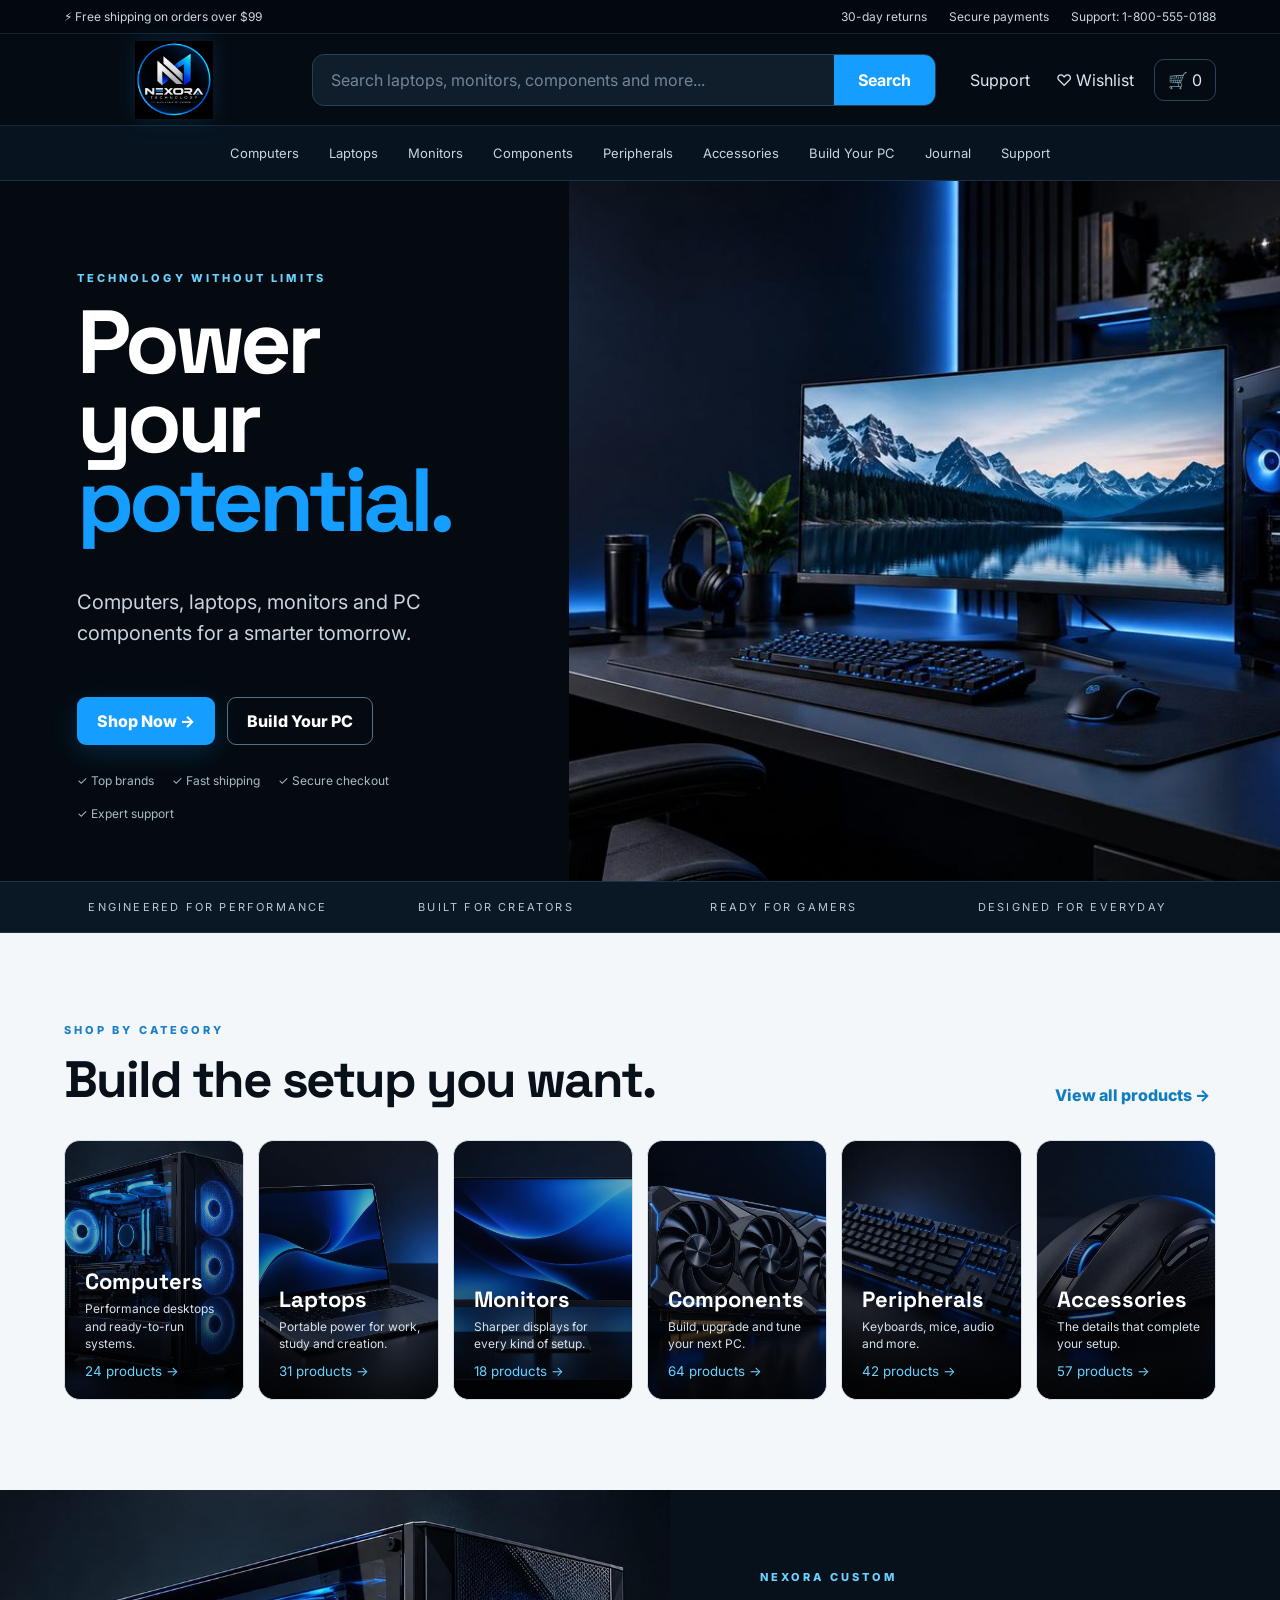
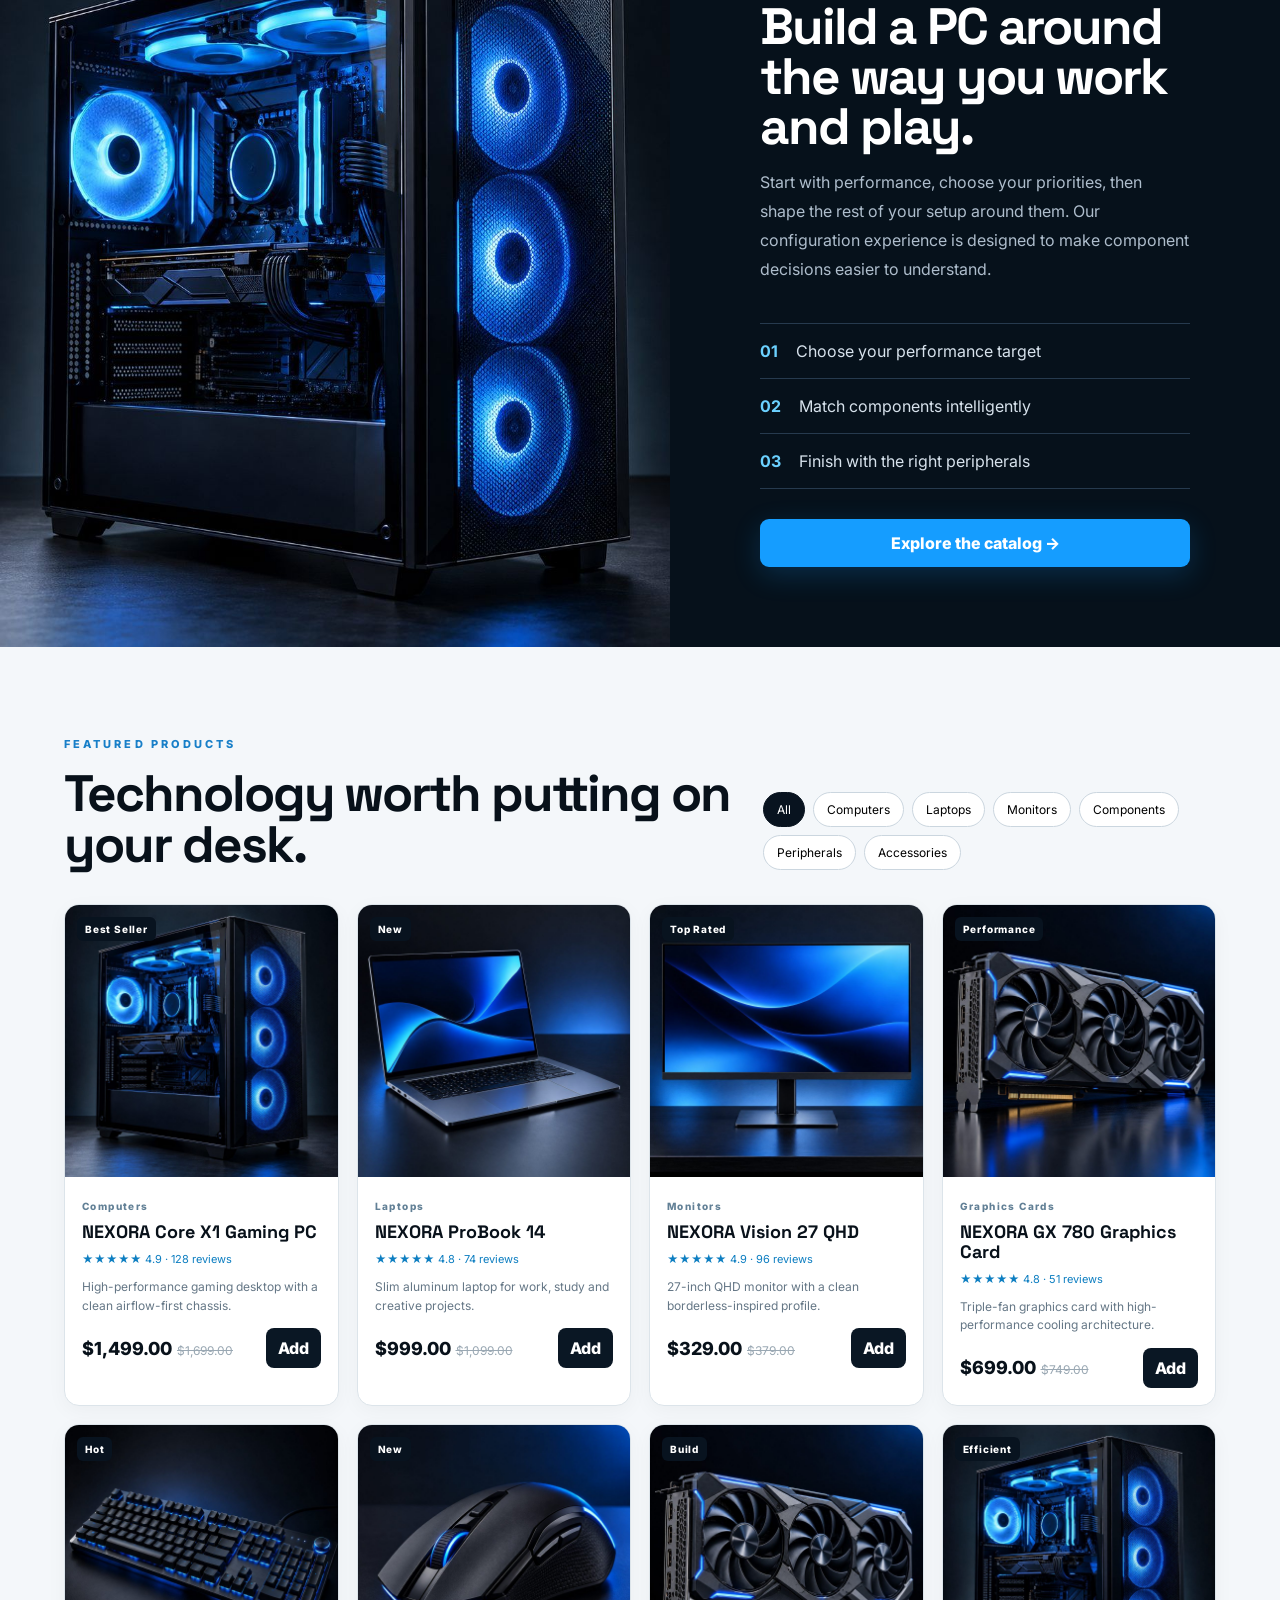
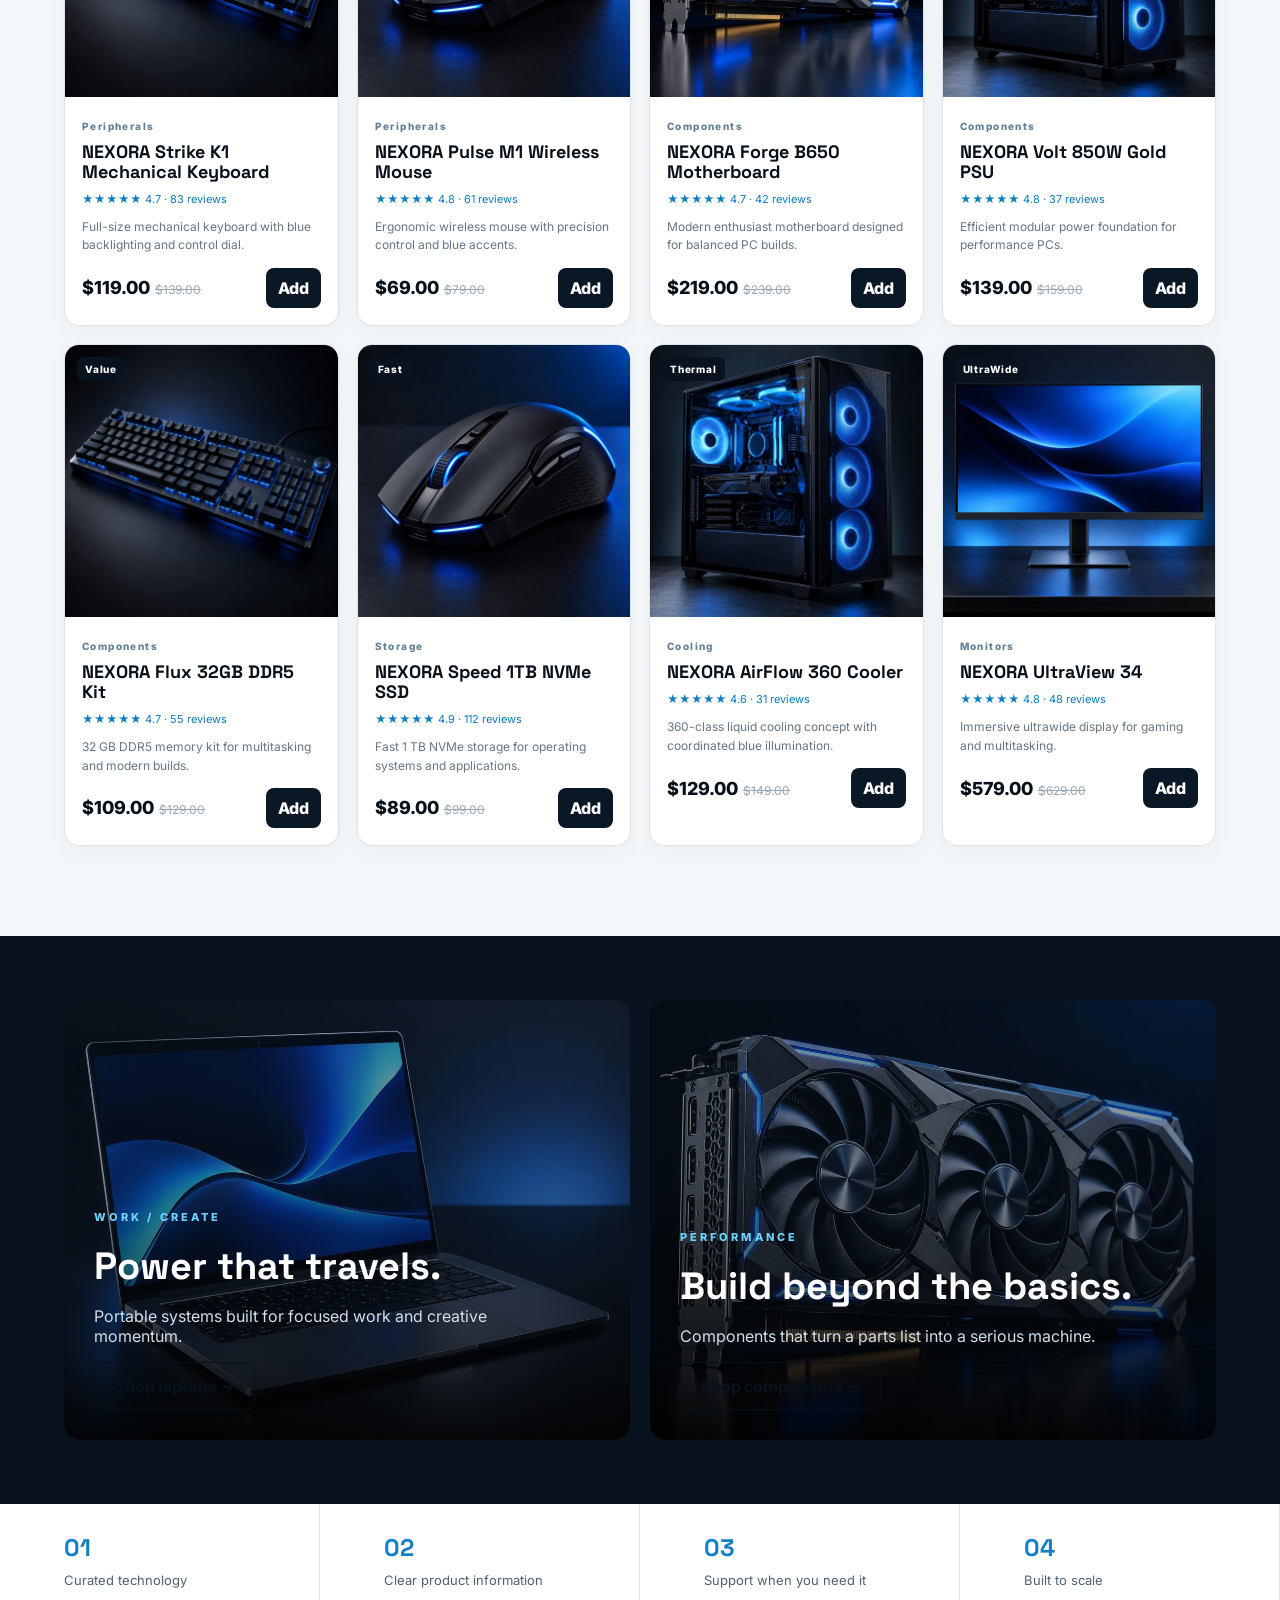
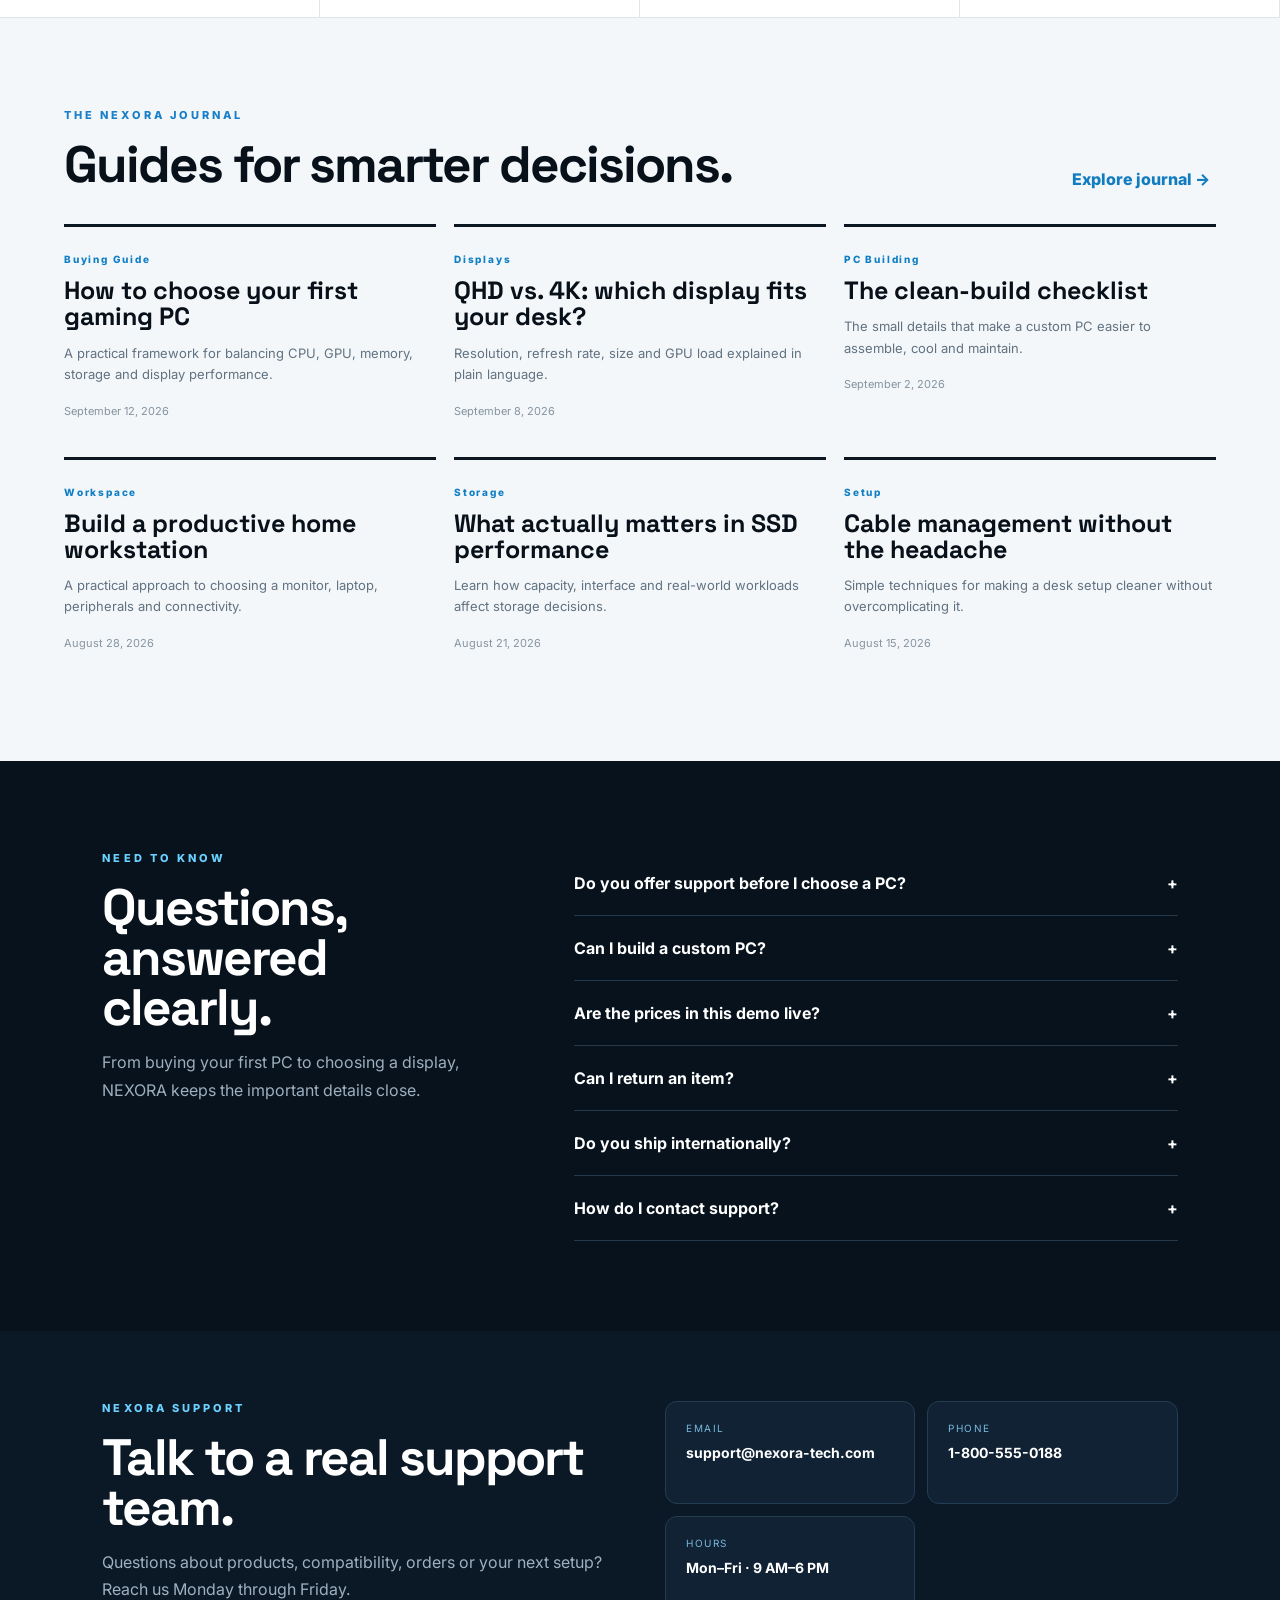
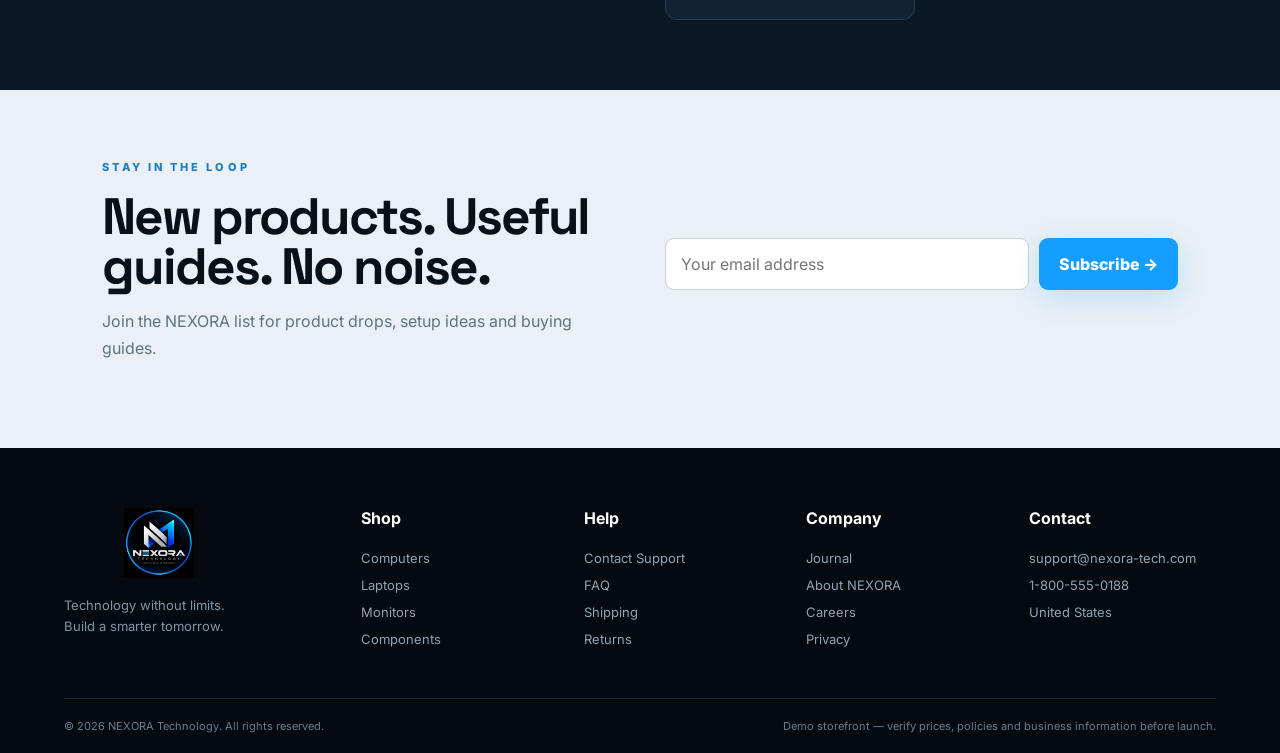
==== index.html @ 83f89097 "Add files via upload" ====
<!doctype html>
<html lang="en">
<head>
<meta charset="utf-8">
<meta name="viewport" content="width=device-width,initial-scale=1">
<meta name="description" content="NEXORA Technology — computers, laptops, monitors, PC components and premium technology essentials.">
<meta name="theme-color" content="#06111f">
<title>NEXORA Technology — Build a Smarter Tomorrow</title>
<link rel="icon" href="assets/brand/favicon.svg" type="image/svg+xml">
<link rel="preconnect" href="https://fonts.googleapis.com">
<link rel="preconnect" href="https://fonts.gstatic.com" crossorigin>
<link href="https://fonts.googleapis.com/css2?family=Inter:wght@400;500;600;700;800&family=Space+Grotesk:wght@500;600;700&display=swap" rel="stylesheet">
<link rel="stylesheet" href="styles.css">
</head>
<body>
<div class="topbar"><div>⚡ Free shipping on orders over $99</div><div class="toplinks"><span>30-day returns</span><span>Secure payments</span><span>Support: 1-800-555-0188</span></div></div>
<header class="header">
  <a class="brand" href="#top"><img src="assets/brand/logo.png" alt="NEXORA Technology"></a>
  <div class="searchWrap"><input id="search" type="search" placeholder="Search laptops, monitors, components and more..." aria-label="Search products"><button id="searchBtn">Search</button></div>
  <div class="headActions"><button data-scroll="#support">Support</button><button data-scroll="#wishlist">♡ Wishlist</button><button id="cartBtn" class="cartBtn">🛒 <span id="cartCount">0</span></button></div>
</header>
<nav class="nav"><div class="navInner">
  <button data-category="Computers">Computers</button><button data-category="Laptops">Laptops</button><button data-category="Monitors">Monitors</button><button data-category="Components">Components</button><button data-category="Peripherals">Peripherals</button><button data-category="Accessories">Accessories</button><button data-scroll="#build">Build Your PC</button><button data-scroll="#journal">Journal</button><button data-scroll="#support">Support</button>
</div></nav>
<main id="top">
<section class="hero">
  <div class="heroCopy"><p class="eyebrow">TECHNOLOGY WITHOUT LIMITS</p><h1>Power your<br><span>potential.</span></h1><p>Computers, laptops, monitors and PC components for a smarter tomorrow.</p><div class="heroBtns"><button class="primary" data-scroll="#products">Shop Now →</button><button class="ghost" data-scroll="#build">Build Your PC</button></div><div class="trust"><span>✓ Top brands</span><span>✓ Fast shipping</span><span>✓ Secure checkout</span><span>✓ Expert support</span></div></div>
  <div class="heroMedia"><img src="assets/categories/hero-gaming.jpg" alt="Premium NEXORA gaming workstation"></div>
</section>
<section class="ticker"><div>ENGINEERED FOR PERFORMANCE</div><div>BUILT FOR CREATORS</div><div>READY FOR GAMERS</div><div>DESIGNED FOR EVERYDAY</div></section>
<section class="section" id="categories"><div class="sectionHead"><div><p class="eyebrow dark">SHOP BY CATEGORY</p><h2>Build the setup you want.</h2></div><button class="textBtn" data-scroll="#products">View all products →</button></div><div id="categoryGrid" class="categoryGrid"></div></section>
<section class="featureSplit" id="build"><div class="featureImage"><img src="assets/products/gaming-pc.jpg" alt="NEXORA performance desktop"></div><div class="featureCopy"><p class="eyebrow">NEXORA CUSTOM</p><h2>Build a PC around the way you work and play.</h2><p>Start with performance, choose your priorities, then shape the rest of your setup around them. Our configuration experience is designed to make component decisions easier to understand.</p><div class="featureList"><div><b>01</b><span>Choose your performance target</span></div><div><b>02</b><span>Match components intelligently</span></div><div><b>03</b><span>Finish with the right peripherals</span></div></div><button class="primary" data-scroll="#products">Explore the catalog →</button></div></section>
<section class="section" id="products"><div class="sectionHead"><div><p class="eyebrow dark">FEATURED PRODUCTS</p><h2>Technology worth putting on your desk.</h2></div><div class="filters" id="filters"></div></div><div id="productGrid" class="productGrid"></div></section>
<section class="promoGrid"><article><img src="assets/products/laptop.jpg" alt="NEXORA laptop"><div><p class="eyebrow">WORK / CREATE</p><h3>Power that travels.</h3><p>Portable systems built for focused work and creative momentum.</p><button class="ghost darkBtn" data-category="Laptops">Shop laptops →</button></div></article><article><img src="assets/products/gpu.jpg" alt="NEXORA graphics card"><div><p class="eyebrow">PERFORMANCE</p><h3>Build beyond the basics.</h3><p>Components that turn a parts list into a serious machine.</p><button class="ghost darkBtn" data-category="Components">Shop components →</button></div></article></section>
<section class="metrics"><div><strong>01</strong><span>Curated technology</span></div><div><strong>02</strong><span>Clear product information</span></div><div><strong>03</strong><span>Support when you need it</span></div><div><strong>04</strong><span>Built to scale</span></div></section>
<section class="section journalSection" id="journal"><div class="sectionHead"><div><p class="eyebrow dark">THE NEXORA JOURNAL</p><h2>Guides for smarter decisions.</h2></div><button class="textBtn" data-scroll="#journalGrid">Explore journal →</button></div><div id="journalGrid" class="journalGrid"></div></section>
<section class="faqSection" id="faq"><div class="faqIntro"><p class="eyebrow">NEED TO KNOW</p><h2>Questions, answered clearly.</h2><p>From buying your first PC to choosing a display, NEXORA keeps the important details close.</p></div><div id="faqList" class="faqList"></div></section>
<section class="support" id="support"><div><p class="eyebrow">NEXORA SUPPORT</p><h2>Talk to a real support team.</h2><p>Questions about products, compatibility, orders or your next setup? Reach us Monday through Friday.</p></div><div class="supportCards"><a href="mailto:support@nexora-tech.com"><span>Email</span><b>support@nexora-tech.com</b></a><a href="tel:+18005550188"><span>Phone</span><b>1-800-555-0188</b></a><div><span>Hours</span><b>Mon–Fri · 9 AM–6 PM</b></div></div></section>
<section class="newsletter"><div><p class="eyebrow dark">STAY IN THE LOOP</p><h2>New products. Useful guides. No noise.</h2><p>Join the NEXORA list for product drops, setup ideas and buying guides.</p></div><form id="newsletterForm"><input type="email" required placeholder="Your email address" aria-label="Email address"><button class="primary">Subscribe →</button><small id="newsletterMsg"></small></form></section>
</main>
<footer><div class="footerMain"><div><img src="assets/brand/logo.png" alt="NEXORA Technology" class="footerLogo"><p>Technology without limits.<br>Build a smarter tomorrow.</p></div><div><h4>Shop</h4><a data-category="Computers">Computers</a><a data-category="Laptops">Laptops</a><a data-category="Monitors">Monitors</a><a data-category="Components">Components</a></div><div><h4>Help</h4><a data-scroll="#support">Contact Support</a><a data-scroll="#faq">FAQ</a><a>Shipping</a><a>Returns</a></div><div><h4>Company</h4><a data-scroll="#journal">Journal</a><a>About NEXORA</a><a>Careers</a><a>Privacy</a></div><div><h4>Contact</h4><a href="mailto:support@nexora-tech.com">support@nexora-tech.com</a><a href="tel:+18005550188">1-800-555-0188</a><span>United States</span></div></div><div class="footerBottom"><span>© 2026 NEXORA Technology. All rights reserved.</span><span>Demo storefront — verify prices, policies and business information before launch.</span></div></footer>
<div id="drawer" class="drawer"><div class="drawerPanel"><button class="close" id="closeCart">×</button><p class="eyebrow dark">YOUR BAG</p><h2>Ready when you are.</h2><div id="cartItems"></div><div class="cartSummary"><div><span>Subtotal</span><strong id="cartTotal">$0.00</strong></div><button id="checkout" class="primary">Prepare Order Request →</button><small>Checkout is a demo flow. No payment is collected.</small></div></div></div>
<div id="modal" class="modal"><div class="modalCard"><button class="close" id="closeModal">×</button><div id="modalContent"></div></div></div>
<div id="toast" class="toast"></div>
<script src="app.js"></script>
</body>
</html>
---- styles.css ----
:root{--bg:#050b12;--panel:#0a1420;--panel2:#0f1c2a;--line:#203246;--text:#f3f7fb;--muted:#91a3b5;--blue:#159dff;--blue2:#6bd1ff;--white:#fff;--light:#f4f7fa;--ink:#08111a;--green:#35d58b;--shadow:0 22px 60px rgba(0,0,0,.25)}*{box-sizing:border-box}html{scroll-behavior:smooth}body{margin:0;background:var(--light);color:var(--ink);font-family:Inter,system-ui,sans-serif}button,input{font:inherit}button{cursor:pointer}.topbar{height:34px;background:#03080e;color:#c9d5df;display:flex;justify-content:space-between;align-items:center;padding:0 5vw;font-size:12px;border-bottom:1px solid #132437}.toplinks{display:flex;gap:22px}.header{height:92px;background:#050b12;color:#fff;display:flex;align-items:center;gap:28px;padding:12px 5vw;position:sticky;top:0;z-index:20;border-bottom:1px solid #16283a}.brand img{width:220px;height:78px;object-fit:contain;display:block;filter:drop-shadow(0 0 10px rgba(21,157,255,.16))}.searchWrap{display:flex;flex:1;max-width:720px;background:#101d2a;border:1px solid #2b3f53;border-radius:12px;overflow:hidden}.searchWrap input{flex:1;background:transparent;border:0;outline:0;color:#fff;padding:15px 18px}.searchWrap input::placeholder{color:#72869a}.searchWrap button{background:var(--blue);border:0;color:#fff;padding:0 24px;font-weight:700}.headActions{display:flex;gap:14px;align-items:center}.headActions button{border:0;background:transparent;color:#dce7f0}.cartBtn{border:1px solid #2c4358!important;padding:10px 13px!important;border-radius:10px!important}.nav{background:#07131f;color:#e9f2f8;border-bottom:1px solid #183049;position:sticky;top:92px;z-index:19}.navInner{display:flex;gap:6px;align-items:center;justify-content:center;flex-wrap:wrap;padding:11px 5vw}.nav button{background:transparent;border:0;color:#c9d6e2;padding:8px 12px;border-radius:8px;font-size:13px}.nav button:hover{background:#102336;color:#fff}.hero{min-height:620px;background:#040a10;color:#fff;display:grid;grid-template-columns:1fr 1.25fr;overflow:hidden}.heroCopy{padding:90px 6vw 60px;display:flex;flex-direction:column;justify-content:center;position:relative;z-index:2}.eyebrow{font-size:11px;letter-spacing:.28em;font-weight:800;color:var(--blue2);margin:0 0 18px}.eyebrow.dark{color:#187fc8}.hero h1{font:700 clamp(56px,7vw,100px)/.88 "Space Grotesk",sans-serif;letter-spacing:-.055em;margin:0 0 28px}.hero h1 span{color:var(--blue)}.heroCopy>p:not(.eyebrow){max-width:560px;font-size:20px;line-height:1.55;color:#c8d4df}.heroBtns{display:flex;gap:12px;margin:28px 0}.primary,.ghost{border-radius:9px;padding:13px 19px;border:1px solid transparent;font-weight:800}.primary{background:var(--blue);color:#fff;box-shadow:0 8px 28px rgba(21,157,255,.2)}.ghost{background:transparent;color:#fff;border-color:#557089}.ghost.darkBtn{color:#08111a;border-color:#08111a}.trust{display:flex;flex-wrap:wrap;gap:18px;color:#a9bac9;font-size:12px}.heroMedia{min-height:620px;overflow:hidden}.heroMedia img{width:100%;height:100%;object-fit:cover;object-position:center}.ticker{background:#0a1724;color:#b9c9d7;display:grid;grid-template-columns:repeat(4,1fr);text-align:center;border-top:1px solid #1b3349;border-bottom:1px solid #1b3349;font-size:11px;letter-spacing:.2em;padding:18px 5vw}.section{padding:90px 5vw}.sectionHead{display:flex;justify-content:space-between;align-items:end;gap:30px;margin-bottom:34px}.section h2,.featureCopy h2,.faqIntro h2,.support h2,.newsletter h2{font:700 clamp(32px,4vw,58px)/.98 "Space Grotesk",sans-serif;letter-spacing:-.04em;margin:0}.textBtn{border:0;background:none;font-weight:800;color:#117cc0}.categoryGrid{display:grid;grid-template-columns:repeat(6,1fr);gap:14px}.categoryCard{position:relative;min-height:260px;border-radius:16px;overflow:hidden;background:#0b1520;color:#fff;border:1px solid #d8e0e7;cursor:pointer}.categoryCard img{width:100%;height:100%;object-fit:cover;opacity:.72;transition:.4s}.categoryCard:hover img{transform:scale(1.05);opacity:.9}.categoryCard:after{content:"";position:absolute;inset:35% 0 0;background:linear-gradient(transparent,rgba(0,0,0,.85))}.categoryCard .catText{position:absolute;bottom:20px;left:20px;right:14px;z-index:2}.catText h3{margin:0 0 5px;font:700 22px "Space Grotesk"}.catText p{margin:0;color:#d7e1ea;font-size:12px;line-height:1.45}.catText small{display:block;margin-top:10px;color:var(--blue2)}.featureSplit{display:grid;grid-template-columns:1.1fr 1fr;background:#06111b;color:#fff}.featureImage{min-height:600px}.featureImage img{width:100%;height:100%;object-fit:cover}.featureCopy{padding:80px 7vw;display:flex;flex-direction:column;justify-content:center}.featureCopy>p:not(.eyebrow){color:#aebdcc;line-height:1.8;max-width:560px;font-size:16px}.featureList{margin:24px 0 30px;border-top:1px solid #263a4e}.featureList div{display:flex;gap:18px;padding:17px 0;border-bottom:1px solid #263a4e;color:#d7e2ec}.featureList b{color:var(--blue2)}.filters{display:flex;gap:8px;flex-wrap:wrap}.filter{border:1px solid #cbd6df;background:#fff;padding:9px 13px;border-radius:999px;font-size:12px}.filter.active{background:#08131f;color:#fff;border-color:#08131f}.productGrid{display:grid;grid-template-columns:repeat(4,1fr);gap:18px}.product{background:#fff;border:1px solid #dce4ea;border-radius:15px;overflow:hidden;position:relative;transition:.25s;box-shadow:0 5px 20px rgba(8,17,26,.04)}.product:hover{transform:translateY(-5px);box-shadow:0 18px 45px rgba(8,17,26,.12)}.productMedia{aspect-ratio:1/1;background:#0a1420;position:relative;cursor:pointer;overflow:hidden}.productMedia img{width:100%;height:100%;object-fit:cover;transition:.35s}.product:hover .productMedia img{transform:scale(1.04)}.badge{position:absolute;top:12px;left:12px;background:#08131f;color:#fff;padding:6px 8px;border-radius:6px;font-size:10px;font-weight:800;letter-spacing:.08em}.productBody{padding:17px}.productBody .cat{font-size:10px;letter-spacing:.14em;color:#628096;font-weight:800}.productBody h3{font:700 18px/1.1 "Space Grotesk";margin:8px 0}.productBody p{color:#657786;font-size:12px;line-height:1.55;min-height:38px}.priceRow{display:flex;align-items:center;justify-content:space-between;gap:8px}.price{font-weight:800;font-size:18px}.old{color:#9aa8b3;text-decoration:line-through;font-size:12px;margin-left:5px}.add{background:#0a1724;color:#fff;border:0;border-radius:8px;padding:10px 12px;font-weight:800}.rating{font-size:11px;color:#0d7ec1;margin:10px 0}.promoGrid{display:grid;grid-template-columns:1fr 1fr;background:#08131f;padding:5vw;gap:20px}.promoGrid article{min-height:440px;position:relative;overflow:hidden;border-radius:16px;color:#fff;background:#0d1a27}.promoGrid img{position:absolute;inset:0;width:100%;height:100%;object-fit:cover;opacity:.55}.promoGrid article:after{content:"";position:absolute;inset:40% 0 0;background:linear-gradient(transparent,rgba(0,0,0,.9))}.promoGrid article>div{position:absolute;z-index:2;left:30px;right:30px;bottom:30px}.promoGrid h3{font:700 38px "Space Grotesk";margin:0 0 8px}.promoGrid p:not(.eyebrow){color:#d2dee8;max-width:460px}.metrics{display:grid;grid-template-columns:repeat(4,1fr);background:#fff;border-bottom:1px solid #dde5eb}.metrics div{padding:28px 5vw;border-right:1px solid #e0e7ec}.metrics strong{display:block;color:#137fc5;font:700 24px "Space Grotesk";margin-bottom:6px}.metrics span{font-size:13px;color:#506272}.journalGrid{display:grid;grid-template-columns:repeat(3,1fr);gap:18px}.journalCard{border-top:3px solid #0b1621;padding:20px 0}.journalCard .tag{color:#117fc5;font-size:10px;font-weight:800;letter-spacing:.18em}.journalCard h3{font:700 25px/1.05 "Space Grotesk";margin:10px 0}.journalCard p{color:#617280;line-height:1.65;font-size:13px}.journalCard time{font-size:11px;color:#8494a0}.faqSection{display:grid;grid-template-columns:.8fr 1.2fr;gap:70px;background:#07121d;color:#fff;padding:90px 8vw}.faqIntro p:not(.eyebrow){color:#9eafbe;line-height:1.7}.faqItem{border-bottom:1px solid #263a4c}.faqQ{width:100%;display:flex;justify-content:space-between;background:none;border:0;color:#fff;padding:22px 0;text-align:left;font-weight:700}.faqA{max-height:0;overflow:hidden;color:#9fb0bf;line-height:1.7;font-size:13px;transition:.3s}.faqItem.open .faqA{max-height:160px;padding:0 0 20px}.support{background:#0b1926;color:#fff;padding:70px 8vw;display:grid;grid-template-columns:1fr 1fr;gap:50px}.support>div>p:not(.eyebrow){color:#9fb0bf;line-height:1.7;max-width:560px}.supportCards{display:grid;grid-template-columns:1fr 1fr;gap:12px}.supportCards a,.supportCards div{background:#102233;border:1px solid #243d53;border-radius:12px;padding:20px;text-decoration:none;color:#fff}.supportCards span{display:block;color:#79b9df;font-size:10px;text-transform:uppercase;letter-spacing:.15em;margin-bottom:8px}.supportCards b{font-size:14px}.newsletter{padding:70px 8vw;display:grid;grid-template-columns:1fr 1fr;gap:50px;align-items:center;background:#eaf0f5}.newsletter p:not(.eyebrow){color:#607281;line-height:1.7}.newsletter form{display:flex;gap:10px;flex-wrap:wrap}.newsletter input{flex:1;min-width:200px;padding:15px;border:1px solid #c6d2dc;border-radius:9px}.newsletter small{width:100%;color:#137fc5}footer{background:#040a10;color:#b6c4cf;padding:60px 5vw 20px}.footerMain{display:grid;grid-template-columns:1.4fr repeat(4,1fr);gap:35px}.footerLogo{width:190px;height:70px;object-fit:contain}.footerMain p{color:#8295a6;font-size:13px;line-height:1.6}.footerMain h4{color:#fff;margin-top:0}.footerMain a,.footerMain span{display:block;color:#91a2b1;text-decoration:none;margin:11px 0;font-size:13px;cursor:pointer}.footerMain a:hover{color:#fff}.footerBottom{border-top:1px solid #182839;margin-top:40px;padding-top:20px;display:flex;justify-content:space-between;gap:20px;font-size:11px;color:#687d8f}.drawer,.modal{position:fixed;inset:0;background:rgba(0,0,0,.68);z-index:50;display:none}.drawer.open,.modal.open{display:block}.drawerPanel{margin-left:auto;width:min(480px,100%);height:100%;background:#f5f8fb;padding:36px;overflow:auto;position:relative}.close{position:absolute;top:18px;right:18px;border:0;background:transparent;font-size:30px}.cartItem{display:grid;grid-template-columns:80px 1fr auto;gap:12px;padding:14px 0;border-bottom:1px solid #d9e1e7}.cartItem img{width:80px;height:80px;object-fit:cover;border-radius:8px;background:#09131f}.cartItem h4{margin:0;font-size:13px}.cartItem p{margin:5px 0;color:#6a7b89;font-size:11px}.qty{display:flex;gap:5px;align-items:center}.qty button{border:1px solid #cbd7e0;background:#fff;width:25px;height:25px;border-radius:5px}.cartSummary{position:sticky;bottom:0;background:#f5f8fb;padding-top:20px}.cartSummary>div{display:flex;justify-content:space-between;margin-bottom:15px}.cartSummary small{display:block;color:#7b8c99;margin-top:10px;line-height:1.5}.modal{padding:30px}.modalCard{width:min(960px,100%);max-height:90vh;overflow:auto;background:#fff;margin:auto;border-radius:16px;position:relative}.modalContent{display:grid;grid-template-columns:1fr 1fr}.modalImg{width:100%;height:100%;min-height:500px;object-fit:cover;background:#09131f}.modalInfo{padding:45px}.modalInfo h2{font:700 40px/1 "Space Grotesk";margin:8px 0 14px}.modalInfo p{color:#657786;line-height:1.7}.specs{padding-left:18px;color:#566b7b;line-height:1.8}.toast{position:fixed;bottom:24px;right:24px;background:#08131f;color:#fff;padding:13px 17px;border-radius:9px;opacity:0;transform:translateY(15px);transition:.25s;z-index:70;box-shadow:var(--shadow)}.toast.show{opacity:1;transform:none}@media(max-width:1100px){.productGrid{grid-template-columns:repeat(3,1fr)}.categoryGrid{grid-template-columns:repeat(3,1fr)}.hero{grid-template-columns:1fr}.heroMedia{min-height:420px}.footerMain{grid-template-columns:repeat(3,1fr)}}@media(max-width:760px){.topbar{height:auto;padding:8px 16px;gap:10px;flex-direction:column}.toplinks{display:none}.header{height:auto;position:relative;padding:10px 16px;flex-wrap:wrap}.brand img{width:170px;height:65px}.searchWrap{order:3;flex-basis:100%;max-width:none}.headActions{margin-left:auto}.headActions button:not(.cartBtn){display:none}.nav{position:relative;top:0}.navInner{justify-content:flex-start;overflow:auto;flex-wrap:nowrap}.nav button{white-space:nowrap}.heroCopy{padding:65px 22px}.hero h1{font-size:56px}.heroMedia{min-height:320px}.ticker{grid-template-columns:1fr 1fr;gap:12px}.section{padding:65px 22px}.sectionHead{align-items:flex-start;flex-direction:column}.categoryGrid,.productGrid,.journalGrid,.metrics{grid-template-columns:1fr 1fr}.featureSplit,.promoGrid,.faqSection,.support,.newsletter{grid-template-columns:1fr}.featureCopy{padding:60px 22px}.promoGrid{padding:22px}.supportCards{grid-template-columns:1fr}.footerMain{grid-template-columns:1fr 1fr}.footerBottom{flex-direction:column}.modal{padding:10px}.modalContent{grid-template-columns:1fr}.modalImg{min-height:300px}.modalInfo{padding:30px}.modalInfo h2{font-size:32px}}@media(max-width:480px){.categoryGrid,.productGrid,.journalGrid,.metrics,.footerMain{grid-template-columns:1fr}.productBody p{min-height:auto}.heroBtns{flex-direction:column}.heroBtns button{width:100%}}
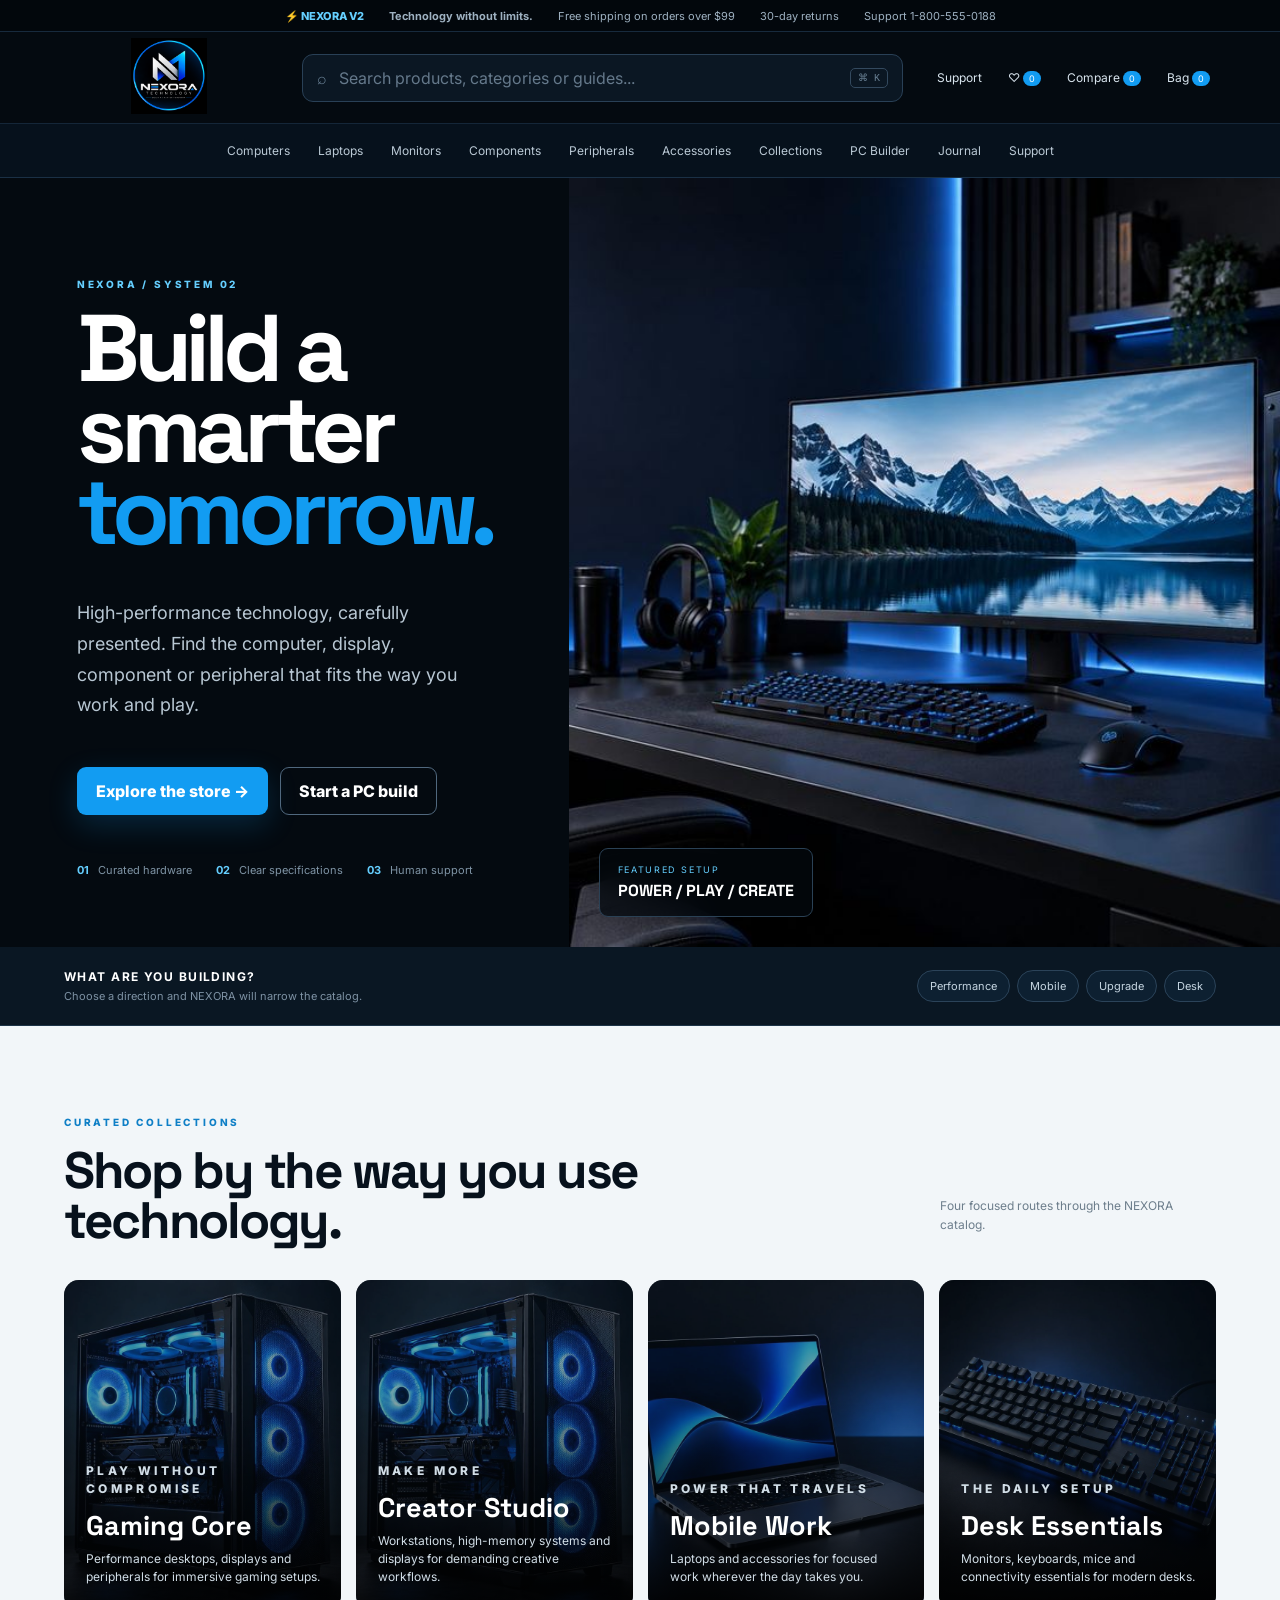
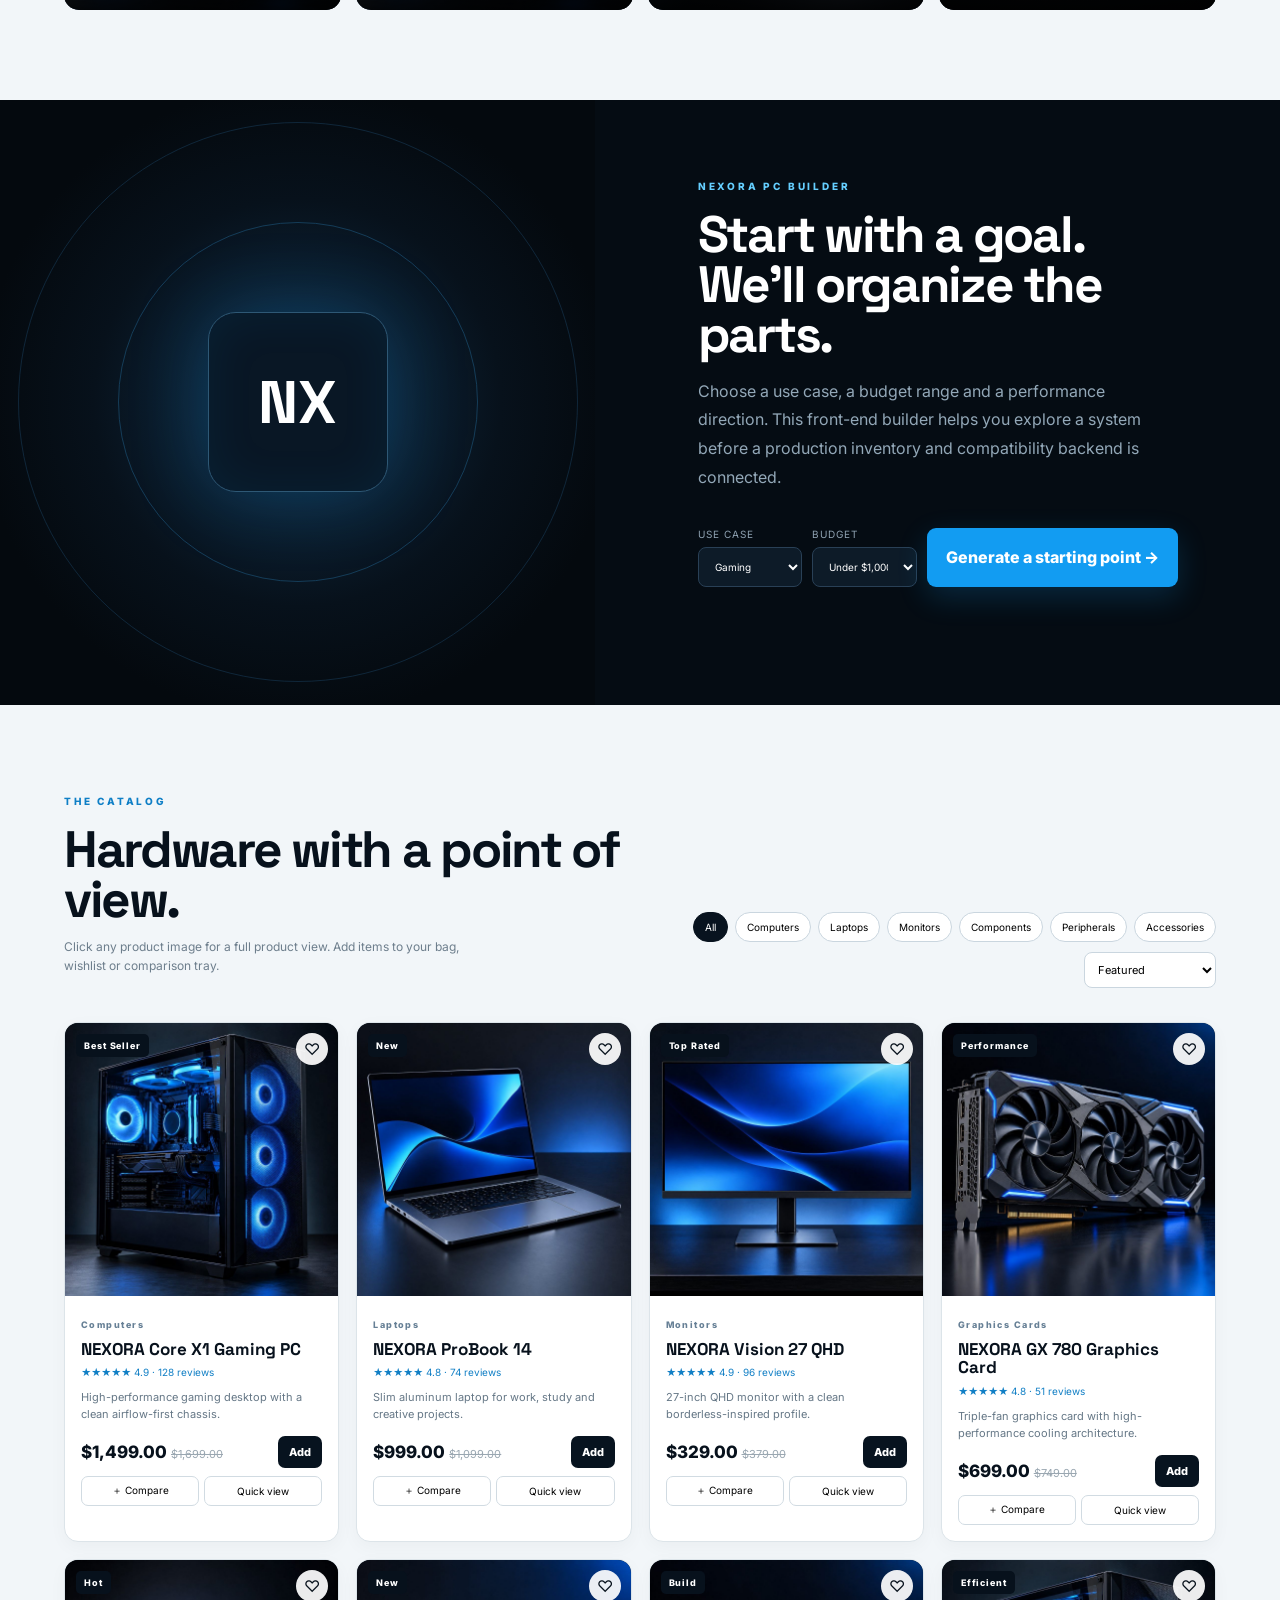
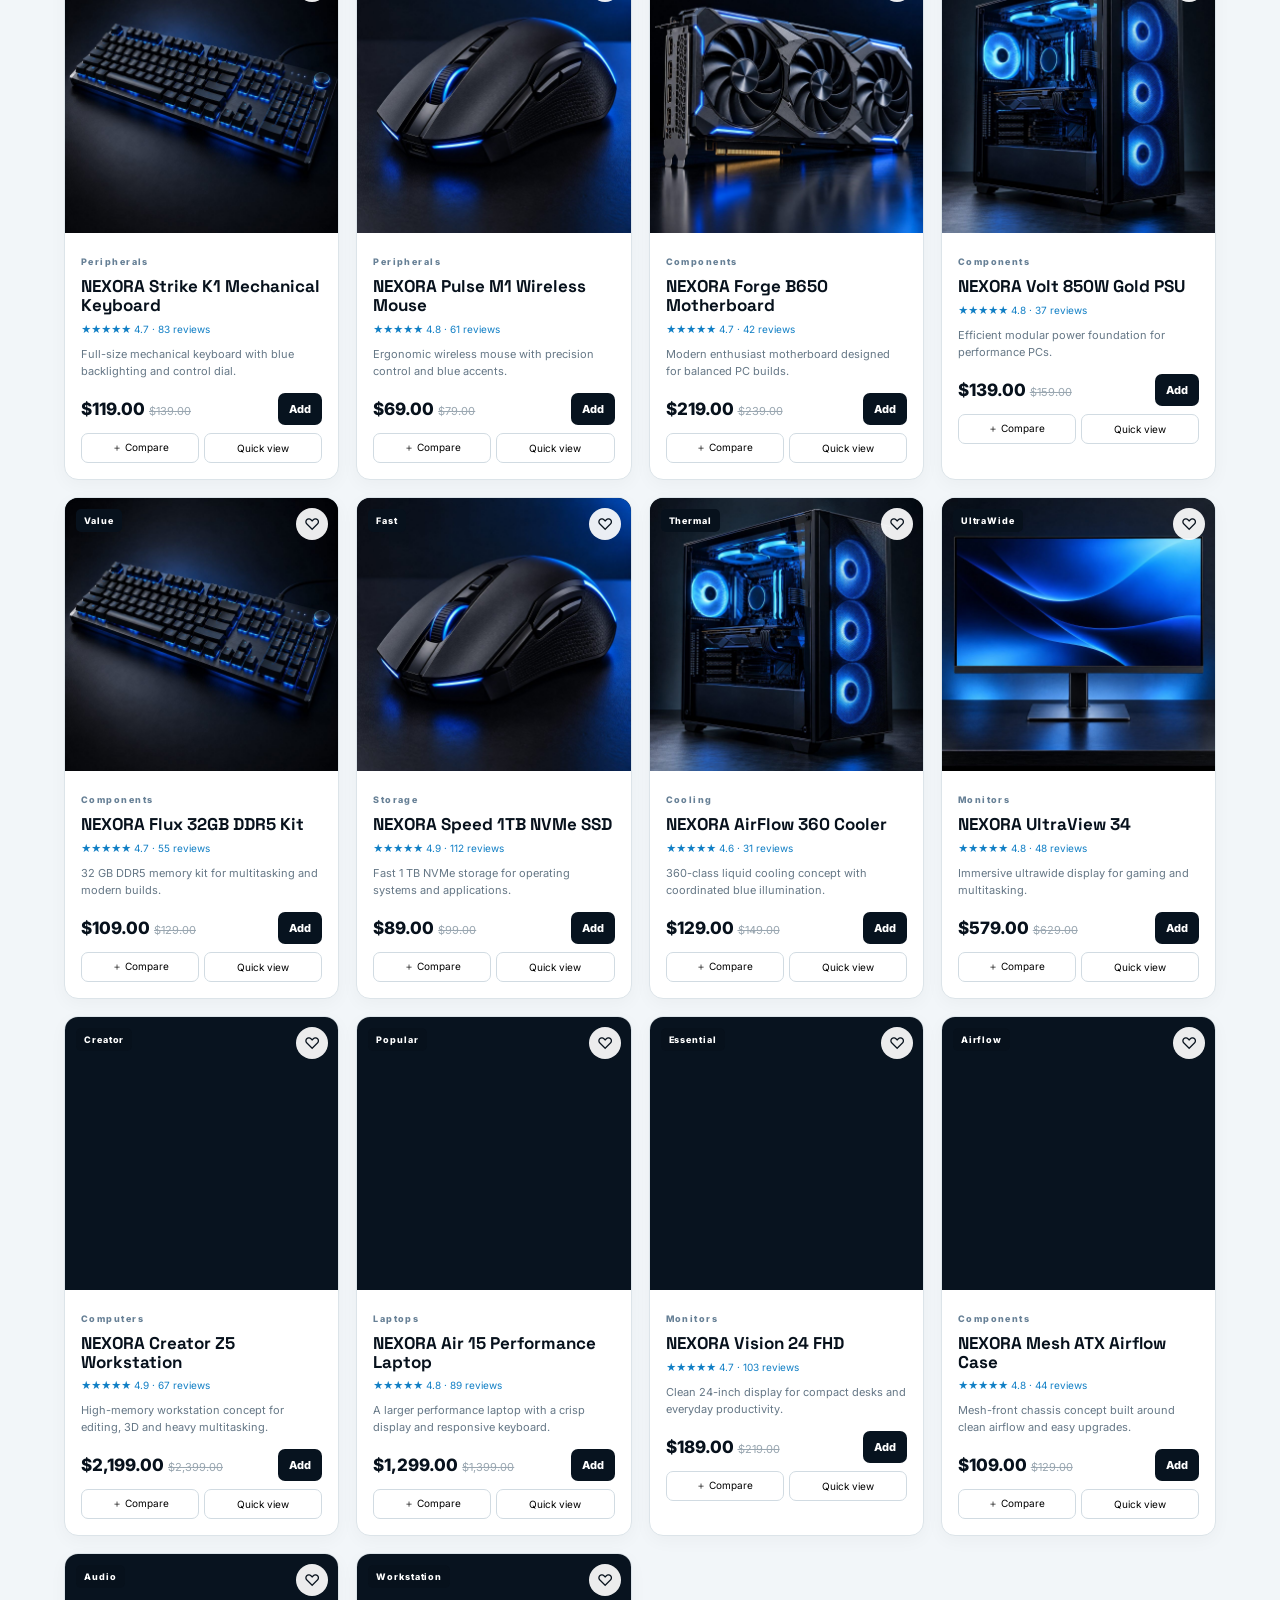
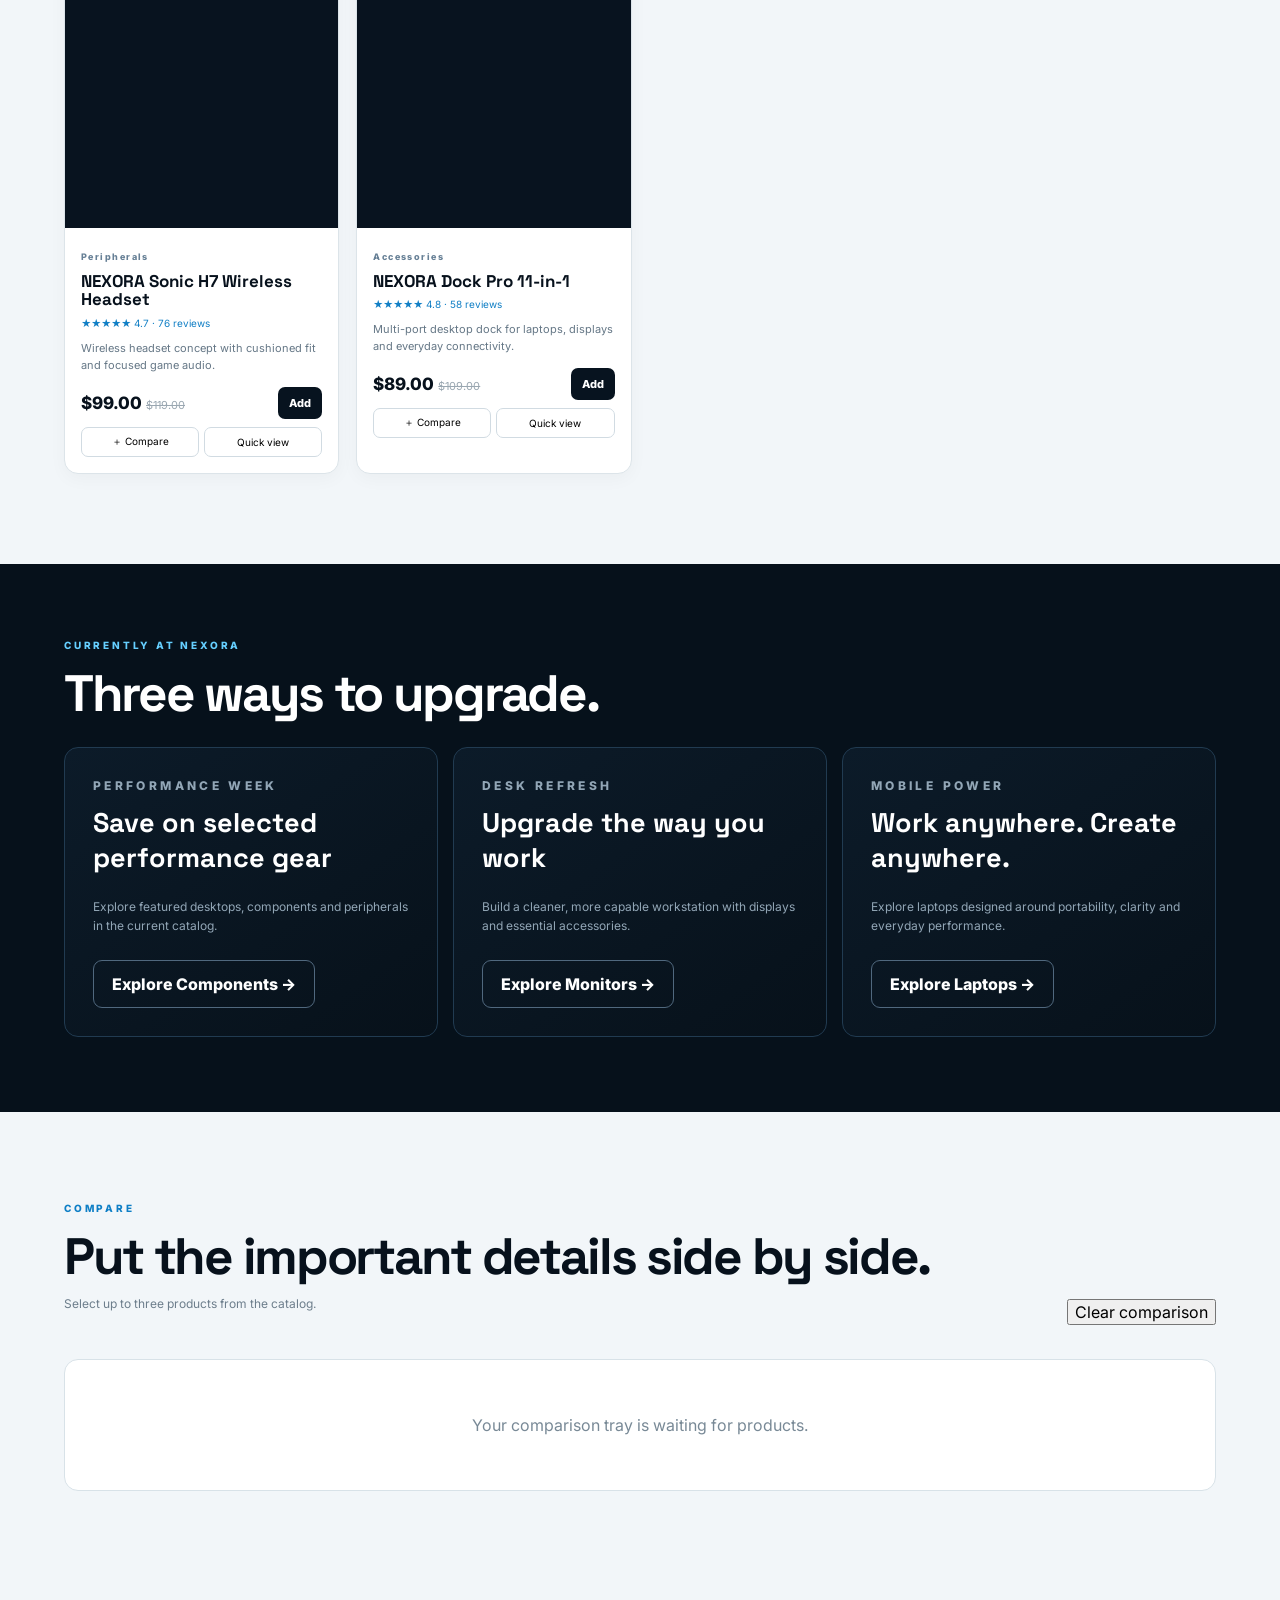
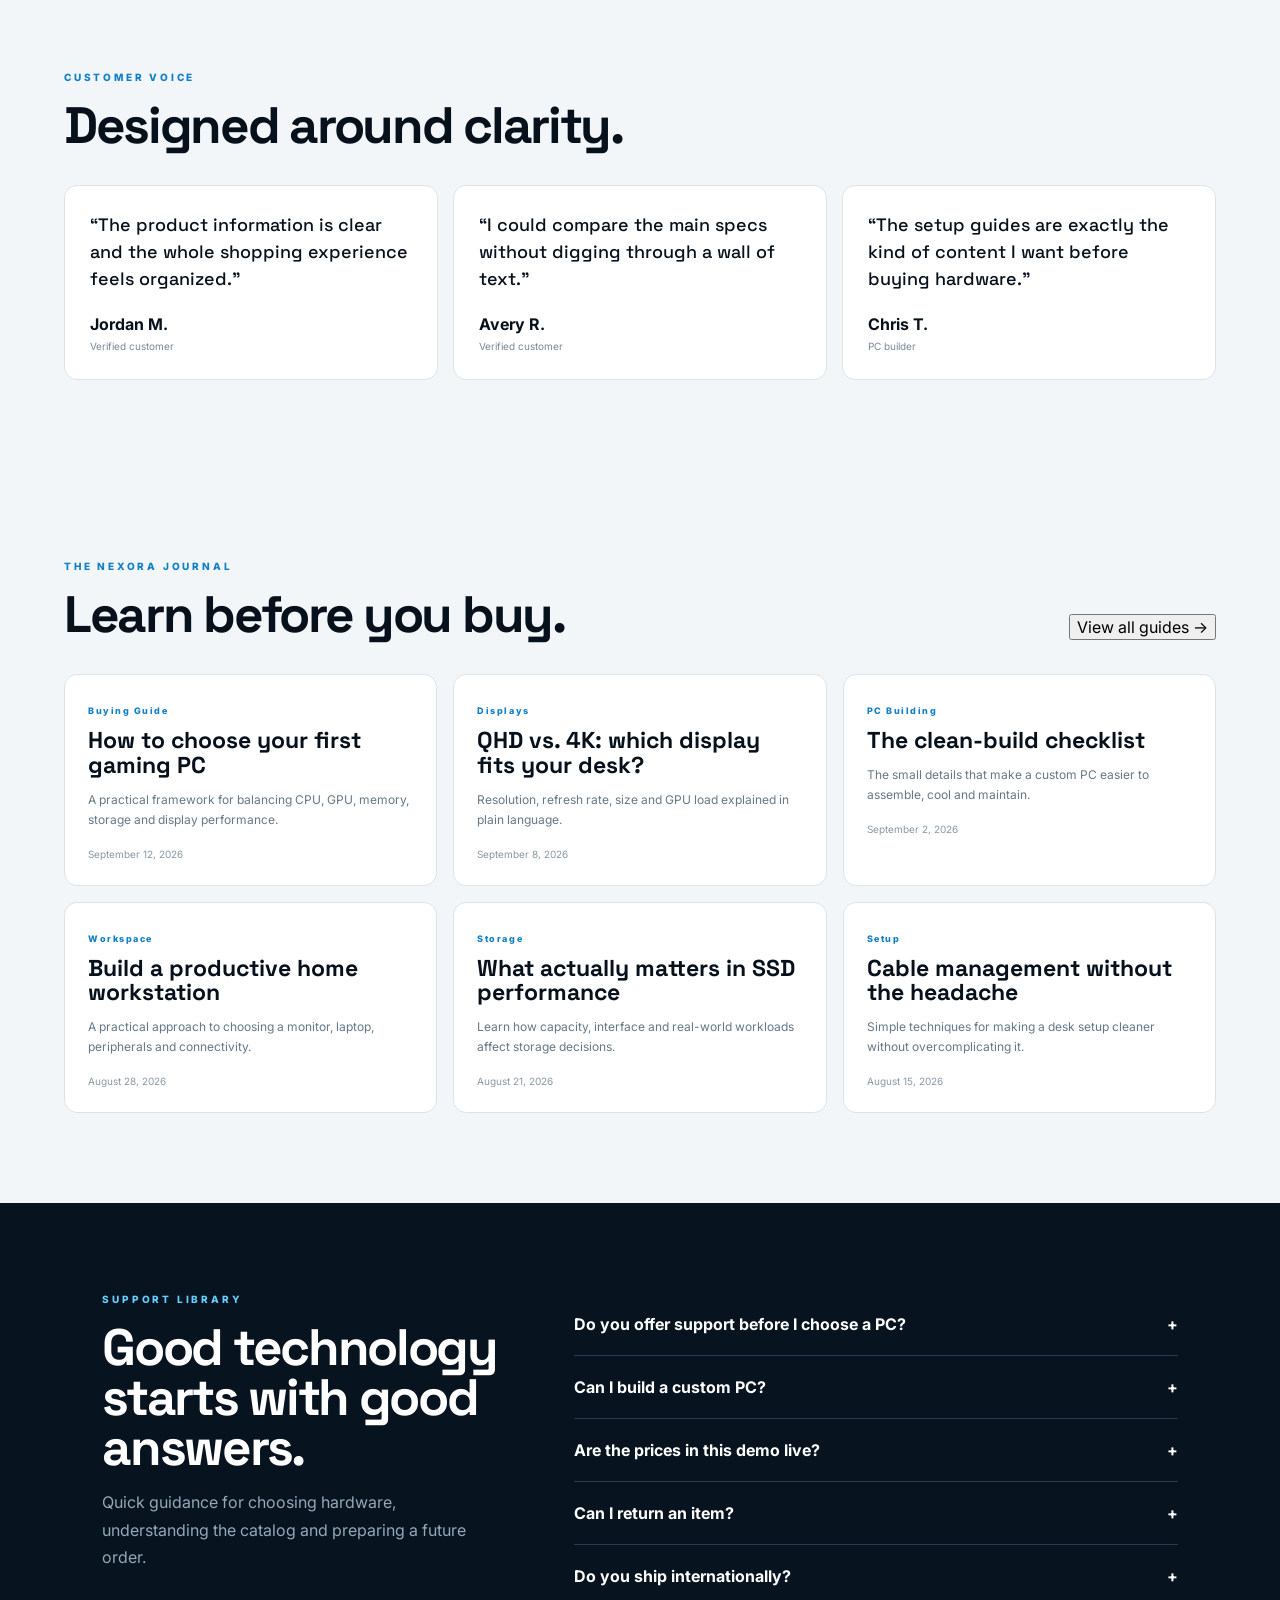
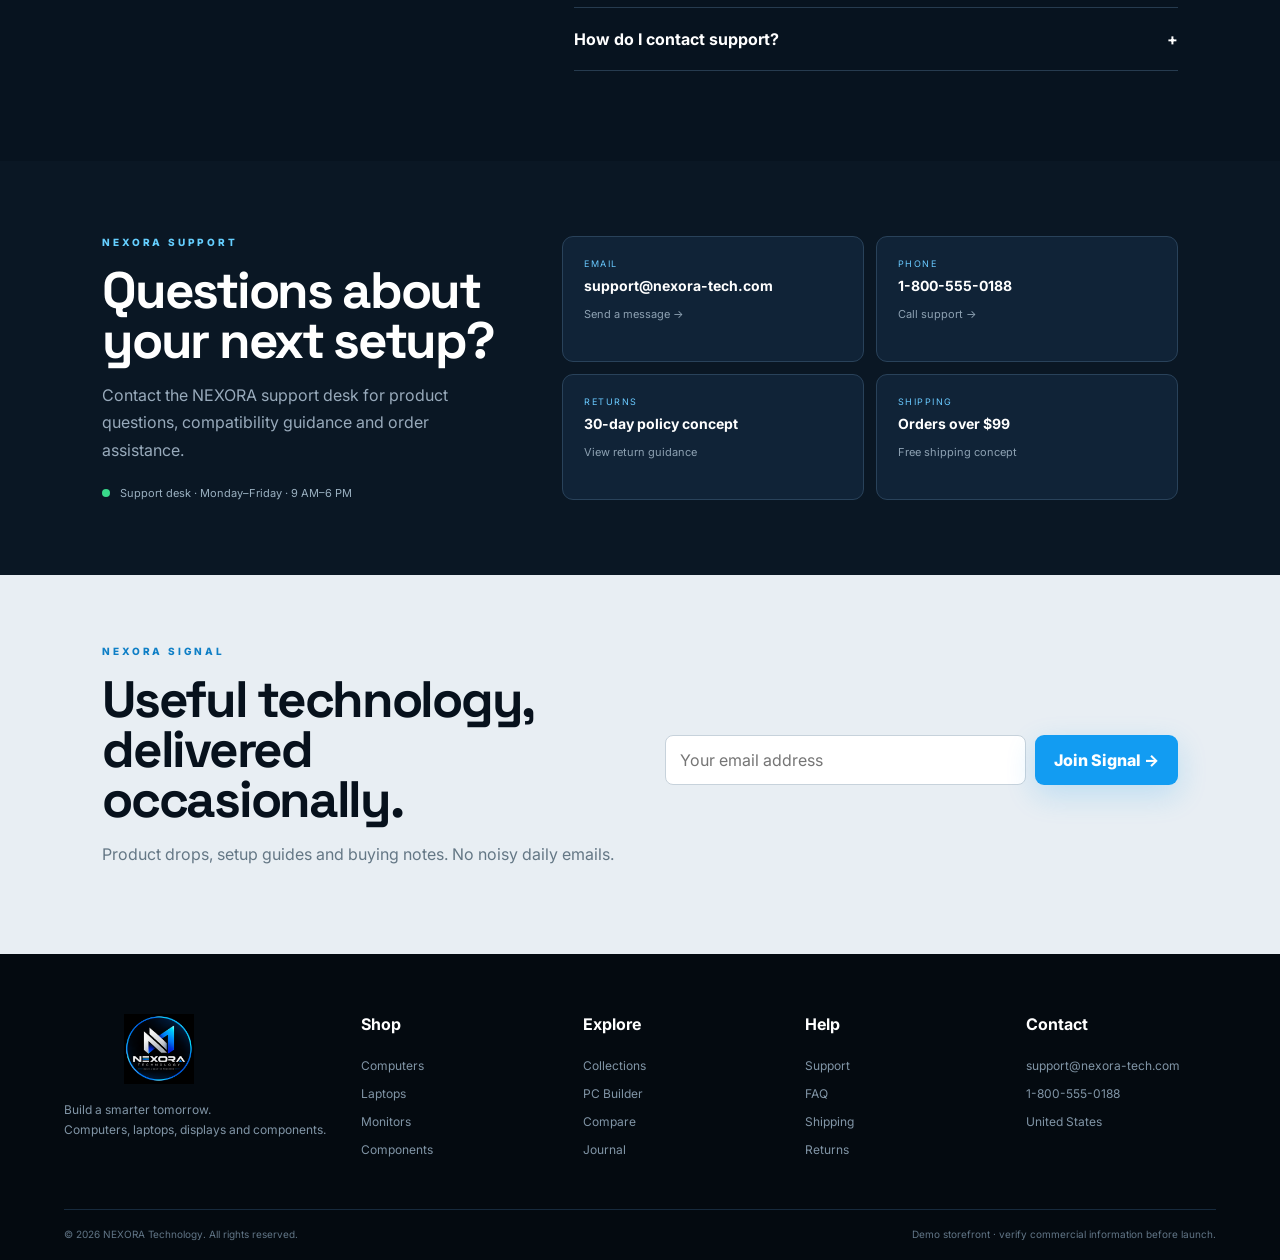
==== commit 9e7f45fe: "Add files via upload" ====
--- a/index.html
+++ b/index.html
@@ -1,47 +1,60 @@
 <!doctype html>
 <html lang="en">
 <head>
-<meta charset="utf-8">
-<meta name="viewport" content="width=device-width,initial-scale=1">
-<meta name="description" content="NEXORA Technology — computers, laptops, monitors, PC components and premium technology essentials.">
-<meta name="theme-color" content="#06111f">
+<meta charset="utf-8"><meta name="viewport" content="width=device-width,initial-scale=1">
+<meta name="description" content="NEXORA Technology — premium computers, laptops, monitors, PC components and peripherals.">
+<meta name="theme-color" content="#050b12">
 <title>NEXORA Technology — Build a Smarter Tomorrow</title>
 <link rel="icon" href="assets/brand/favicon.svg" type="image/svg+xml">
-<link rel="preconnect" href="https://fonts.googleapis.com">
-<link rel="preconnect" href="https://fonts.gstatic.com" crossorigin>
+<link rel="preconnect" href="https://fonts.googleapis.com"><link rel="preconnect" href="https://fonts.gstatic.com" crossorigin>
 <link href="https://fonts.googleapis.com/css2?family=Inter:wght@400;500;600;700;800&family=Space+Grotesk:wght@500;600;700&display=swap" rel="stylesheet">
 <link rel="stylesheet" href="styles.css">
 </head>
 <body>
-<div class="topbar"><div>⚡ Free shipping on orders over $99</div><div class="toplinks"><span>30-day returns</span><span>Secure payments</span><span>Support: 1-800-555-0188</span></div></div>
+<div class="announcement"><span>⚡ NEXORA V2</span><b>Technology without limits.</b><span>Free shipping on orders over $99</span><span>30-day returns</span><span>Support 1-800-555-0188</span></div>
 <header class="header">
   <a class="brand" href="#top"><img src="assets/brand/logo.png" alt="NEXORA Technology"></a>
-  <div class="searchWrap"><input id="search" type="search" placeholder="Search laptops, monitors, components and more..." aria-label="Search products"><button id="searchBtn">Search</button></div>
-  <div class="headActions"><button data-scroll="#support">Support</button><button data-scroll="#wishlist">♡ Wishlist</button><button id="cartBtn" class="cartBtn">🛒 <span id="cartCount">0</span></button></div>
+  <div class="search"><span>⌕</span><input id="search" type="search" placeholder="Search products, categories or guides..." aria-label="Search NEXORA"><kbd>⌘ K</kbd></div>
+  <nav class="quick"><button data-scroll="#support">Support</button><button id="wishBtn">♡ <span id="wishCount">0</span></button><button id="compareBtn">Compare <span id="compareCount">0</span></button><button id="cartBtn">Bag <span id="cartCount">0</span></button></nav>
 </header>
 <nav class="nav"><div class="navInner">
-  <button data-category="Computers">Computers</button><button data-category="Laptops">Laptops</button><button data-category="Monitors">Monitors</button><button data-category="Components">Components</button><button data-category="Peripherals">Peripherals</button><button data-category="Accessories">Accessories</button><button data-scroll="#build">Build Your PC</button><button data-scroll="#journal">Journal</button><button data-scroll="#support">Support</button>
+<button data-category="Computers">Computers</button><button data-category="Laptops">Laptops</button><button data-category="Monitors">Monitors</button><button data-category="Components">Components</button><button data-category="Peripherals">Peripherals</button><button data-category="Accessories">Accessories</button><button data-scroll="#collections">Collections</button><button data-scroll="#build">PC Builder</button><button data-scroll="#journal">Journal</button><button data-scroll="#support">Support</button>
 </div></nav>
+
 <main id="top">
-<section class="hero">
-  <div class="heroCopy"><p class="eyebrow">TECHNOLOGY WITHOUT LIMITS</p><h1>Power your<br><span>potential.</span></h1><p>Computers, laptops, monitors and PC components for a smarter tomorrow.</p><div class="heroBtns"><button class="primary" data-scroll="#products">Shop Now →</button><button class="ghost" data-scroll="#build">Build Your PC</button></div><div class="trust"><span>✓ Top brands</span><span>✓ Fast shipping</span><span>✓ Secure checkout</span><span>✓ Expert support</span></div></div>
-  <div class="heroMedia"><img src="assets/categories/hero-gaming.jpg" alt="Premium NEXORA gaming workstation"></div>
+<section class="heroV2">
+  <div class="heroText"><div class="eyebrow">NEXORA / SYSTEM 02</div><h1>Build a smarter<br><span>tomorrow.</span></h1><p>High-performance technology, carefully presented. Find the computer, display, component or peripheral that fits the way you work and play.</p><div class="actions"><button class="primary" data-scroll="#products">Explore the store →</button><button class="outline" data-scroll="#build">Start a PC build</button></div><div class="heroMeta"><span><b>01</b> Curated hardware</span><span><b>02</b> Clear specifications</span><span><b>03</b> Human support</span></div></div>
+  <div class="heroVisual"><img src="assets/categories/hero-gaming.jpg" alt="NEXORA premium technology setup"><div class="heroOverlay"><span>FEATURED SETUP</span><strong>POWER / PLAY / CREATE</strong></div></div>
 </section>
-<section class="ticker"><div>ENGINEERED FOR PERFORMANCE</div><div>BUILT FOR CREATORS</div><div>READY FOR GAMERS</div><div>DESIGNED FOR EVERYDAY</div></section>
-<section class="section" id="categories"><div class="sectionHead"><div><p class="eyebrow dark">SHOP BY CATEGORY</p><h2>Build the setup you want.</h2></div><button class="textBtn" data-scroll="#products">View all products →</button></div><div id="categoryGrid" class="categoryGrid"></div></section>
-<section class="featureSplit" id="build"><div class="featureImage"><img src="assets/products/gaming-pc.jpg" alt="NEXORA performance desktop"></div><div class="featureCopy"><p class="eyebrow">NEXORA CUSTOM</p><h2>Build a PC around the way you work and play.</h2><p>Start with performance, choose your priorities, then shape the rest of your setup around them. Our configuration experience is designed to make component decisions easier to understand.</p><div class="featureList"><div><b>01</b><span>Choose your performance target</span></div><div><b>02</b><span>Match components intelligently</span></div><div><b>03</b><span>Finish with the right peripherals</span></div></div><button class="primary" data-scroll="#products">Explore the catalog →</button></div></section>
-<section class="section" id="products"><div class="sectionHead"><div><p class="eyebrow dark">FEATURED PRODUCTS</p><h2>Technology worth putting on your desk.</h2></div><div class="filters" id="filters"></div></div><div id="productGrid" class="productGrid"></div></section>
-<section class="promoGrid"><article><img src="assets/products/laptop.jpg" alt="NEXORA laptop"><div><p class="eyebrow">WORK / CREATE</p><h3>Power that travels.</h3><p>Portable systems built for focused work and creative momentum.</p><button class="ghost darkBtn" data-category="Laptops">Shop laptops →</button></div></article><article><img src="assets/products/gpu.jpg" alt="NEXORA graphics card"><div><p class="eyebrow">PERFORMANCE</p><h3>Build beyond the basics.</h3><p>Components that turn a parts list into a serious machine.</p><button class="ghost darkBtn" data-category="Components">Shop components →</button></div></article></section>
-<section class="metrics"><div><strong>01</strong><span>Curated technology</span></div><div><strong>02</strong><span>Clear product information</span></div><div><strong>03</strong><span>Support when you need it</span></div><div><strong>04</strong><span>Built to scale</span></div></section>
-<section class="section journalSection" id="journal"><div class="sectionHead"><div><p class="eyebrow dark">THE NEXORA JOURNAL</p><h2>Guides for smarter decisions.</h2></div><button class="textBtn" data-scroll="#journalGrid">Explore journal →</button></div><div id="journalGrid" class="journalGrid"></div></section>
-<section class="faqSection" id="faq"><div class="faqIntro"><p class="eyebrow">NEED TO KNOW</p><h2>Questions, answered clearly.</h2><p>From buying your first PC to choosing a display, NEXORA keeps the important details close.</p></div><div id="faqList" class="faqList"></div></section>
-<section class="support" id="support"><div><p class="eyebrow">NEXORA SUPPORT</p><h2>Talk to a real support team.</h2><p>Questions about products, compatibility, orders or your next setup? Reach us Monday through Friday.</p></div><div class="supportCards"><a href="mailto:support@nexora-tech.com"><span>Email</span><b>support@nexora-tech.com</b></a><a href="tel:+18005550188"><span>Phone</span><b>1-800-555-0188</b></a><div><span>Hours</span><b>Mon–Fri · 9 AM–6 PM</b></div></div></section>
-<section class="newsletter"><div><p class="eyebrow dark">STAY IN THE LOOP</p><h2>New products. Useful guides. No noise.</h2><p>Join the NEXORA list for product drops, setup ideas and buying guides.</p></div><form id="newsletterForm"><input type="email" required placeholder="Your email address" aria-label="Email address"><button class="primary">Subscribe →</button><small id="newsletterMsg"></small></form></section>
+
+<section class="commandBar"><div><b>WHAT ARE YOU BUILDING?</b><span>Choose a direction and NEXORA will narrow the catalog.</span></div><div class="commandBtns"><button data-category="Computers">Performance</button><button data-category="Laptops">Mobile</button><button data-category="Components">Upgrade</button><button data-category="Peripherals">Desk</button></div></section>
+
+<section class="section" id="collections"><div class="sectionHead"><div><p class="eyebrow dark">CURATED COLLECTIONS</p><h2>Shop by the way you use technology.</h2></div><p class="sectionNote">Four focused routes through the NEXORA catalog.</p></div><div id="collectionGrid" class="collectionGrid"></div></section>
+
+<section class="builder" id="build"><div class="builderArt"><div class="orbit o1"></div><div class="orbit o2"></div><div class="chip">NX</div></div><div class="builderCopy"><p class="eyebrow">NEXORA PC BUILDER</p><h2>Start with a goal.<br>We’ll organize the parts.</h2><p>Choose a use case, a budget range and a performance direction. This front-end builder helps you explore a system before a production inventory and compatibility backend is connected.</p><div class="builderForm"><label>Use case<select id="useCase"><option>Gaming</option><option>Creator / 3D</option><option>Work & Productivity</option><option>Everyday</option></select></label><label>Budget<select id="budget"><option>Under $1,000</option><option>$1,000–$1,500</option><option>$1,500–$2,500</option><option>$2,500+</option></select></label><button id="buildBtn" class="primary">Generate a starting point →</button></div><div id="buildResult" class="buildResult"></div></div></section>
+
+<section class="section" id="products"><div class="sectionHead"><div><p class="eyebrow dark">THE CATALOG</p><h2>Hardware with a point of view.</h2><p class="sectionNote">Click any product image for a full product view. Add items to your bag, wishlist or comparison tray.</p></div><div class="catalogTools"><div id="filters" class="filters"></div><select id="sort"><option value="featured">Featured</option><option value="priceLow">Price: low to high</option><option value="priceHigh">Price: high to low</option><option value="rating">Highest rated</option></select></div></div><div id="productGrid" class="productGrid"></div></section>
+
+<section class="deals"><div class="dealHeader"><p class="eyebrow">CURRENTLY AT NEXORA</p><h2>Three ways to upgrade.</h2></div><div id="dealGrid" class="dealGrid"></div></section>
+
+<section class="section" id="compareSection"><div class="sectionHead"><div><p class="eyebrow dark">COMPARE</p><h2>Put the important details side by side.</h2><p class="sectionNote">Select up to three products from the catalog.</p></div><button class="textBtn" id="clearCompare">Clear comparison</button></div><div id="compareArea" class="compareArea"><div class="compareEmpty">Your comparison tray is waiting for products.</div></div></section>
+
+<section class="section reviews"><div class="sectionHead"><div><p class="eyebrow dark">CUSTOMER VOICE</p><h2>Designed around clarity.</h2></div></div><div id="reviewGrid" class="reviewGrid"></div></section>
+
+<section class="section" id="journal"><div class="sectionHead"><div><p class="eyebrow dark">THE NEXORA JOURNAL</p><h2>Learn before you buy.</h2></div><button class="textBtn">View all guides →</button></div><div id="journalGrid" class="journalGrid"></div></section>
+
+<section class="faqSection" id="faq"><div class="faqIntro"><p class="eyebrow">SUPPORT LIBRARY</p><h2>Good technology starts with good answers.</h2><p>Quick guidance for choosing hardware, understanding the catalog and preparing a future order.</p></div><div id="faqList" class="faqList"></div></section>
+
+<section class="support" id="support"><div><p class="eyebrow">NEXORA SUPPORT</p><h2>Questions about your next setup?</h2><p>Contact the NEXORA support desk for product questions, compatibility guidance and order assistance.</p><div class="supportStatus"><span></span> Support desk · Monday–Friday · 9 AM–6 PM</div></div><div class="supportGrid"><a href="mailto:support@nexora-tech.com"><small>EMAIL</small><strong>support@nexora-tech.com</strong><span>Send a message →</span></a><a href="tel:+18005550188"><small>PHONE</small><strong>1-800-555-0188</strong><span>Call support →</span></a><div><small>RETURNS</small><strong>30-day policy concept</strong><span>View return guidance</span></div><div><small>SHIPPING</small><strong>Orders over $99</strong><span>Free shipping concept</span></div></div></section>
+
+<section class="newsletter"><div><p class="eyebrow dark">NEXORA SIGNAL</p><h2>Useful technology, delivered occasionally.</h2><p>Product drops, setup guides and buying notes. No noisy daily emails.</p></div><form id="newsletterForm"><input required type="email" placeholder="Your email address" aria-label="Email"><button class="primary">Join Signal →</button><small id="newsletterMsg"></small></form></section>
 </main>
-<footer><div class="footerMain"><div><img src="assets/brand/logo.png" alt="NEXORA Technology" class="footerLogo"><p>Technology without limits.<br>Build a smarter tomorrow.</p></div><div><h4>Shop</h4><a data-category="Computers">Computers</a><a data-category="Laptops">Laptops</a><a data-category="Monitors">Monitors</a><a data-category="Components">Components</a></div><div><h4>Help</h4><a data-scroll="#support">Contact Support</a><a data-scroll="#faq">FAQ</a><a>Shipping</a><a>Returns</a></div><div><h4>Company</h4><a data-scroll="#journal">Journal</a><a>About NEXORA</a><a>Careers</a><a>Privacy</a></div><div><h4>Contact</h4><a href="mailto:support@nexora-tech.com">support@nexora-tech.com</a><a href="tel:+18005550188">1-800-555-0188</a><span>United States</span></div></div><div class="footerBottom"><span>© 2026 NEXORA Technology. All rights reserved.</span><span>Demo storefront — verify prices, policies and business information before launch.</span></div></footer>
-<div id="drawer" class="drawer"><div class="drawerPanel"><button class="close" id="closeCart">×</button><p class="eyebrow dark">YOUR BAG</p><h2>Ready when you are.</h2><div id="cartItems"></div><div class="cartSummary"><div><span>Subtotal</span><strong id="cartTotal">$0.00</strong></div><button id="checkout" class="primary">Prepare Order Request →</button><small>Checkout is a demo flow. No payment is collected.</small></div></div></div>
+
+<footer><div class="footerMain"><div><img src="assets/brand/logo.png" class="footerLogo" alt="NEXORA Technology"><p>Build a smarter tomorrow.<br>Computers, laptops, displays and components.</p></div><div><h4>Shop</h4><a data-category="Computers">Computers</a><a data-category="Laptops">Laptops</a><a data-category="Monitors">Monitors</a><a data-category="Components">Components</a></div><div><h4>Explore</h4><a data-scroll="#collections">Collections</a><a data-scroll="#build">PC Builder</a><a data-scroll="#compareSection">Compare</a><a data-scroll="#journal">Journal</a></div><div><h4>Help</h4><a data-scroll="#support">Support</a><a data-scroll="#faq">FAQ</a><a>Shipping</a><a>Returns</a></div><div><h4>Contact</h4><a href="mailto:support@nexora-tech.com">support@nexora-tech.com</a><a href="tel:+18005550188">1-800-555-0188</a><span>United States</span></div></div><div class="footerBottom"><span>© 2026 NEXORA Technology. All rights reserved.</span><span>Demo storefront · verify commercial information before launch.</span></div></footer>
+
+<div id="drawer" class="drawer"><div class="drawerPanel"><button class="close" id="closeDrawer">×</button><p class="eyebrow dark">YOUR NEXORA BAG</p><h2>Ready for the next build?</h2><div id="cartItems"></div><div class="cartSummary"><div><span>Subtotal</span><strong id="cartTotal">$0.00</strong></div><button id="checkout" class="primary">Prepare Order Request →</button><small>No payment is collected in this static demo.</small></div></div></div>
+<div id="wishDrawer" class="drawer"><div class="drawerPanel"><button class="close" id="closeWish">×</button><p class="eyebrow dark">WISHLIST</p><h2>Saved for later.</h2><div id="wishItems"></div></div></div>
 <div id="modal" class="modal"><div class="modalCard"><button class="close" id="closeModal">×</button><div id="modalContent"></div></div></div>
 <div id="toast" class="toast"></div>
 <script src="app.js"></script>
-</body>
-</html>+</body></html>
--- a/styles.css
+++ b/styles.css
@@ -1 +1 @@
-:root{--bg:#050b12;--panel:#0a1420;--panel2:#0f1c2a;--line:#203246;--text:#f3f7fb;--muted:#91a3b5;--blue:#159dff;--blue2:#6bd1ff;--white:#fff;--light:#f4f7fa;--ink:#08111a;--green:#35d58b;--shadow:0 22px 60px rgba(0,0,0,.25)}*{box-sizing:border-box}html{scroll-behavior:smooth}body{margin:0;background:var(--light);color:var(--ink);font-family:Inter,system-ui,sans-serif}button,input{font:inherit}button{cursor:pointer}.topbar{height:34px;background:#03080e;color:#c9d5df;display:flex;justify-content:space-between;align-items:center;padding:0 5vw;font-size:12px;border-bottom:1px solid #132437}.toplinks{display:flex;gap:22px}.header{height:92px;background:#050b12;color:#fff;display:flex;align-items:center;gap:28px;padding:12px 5vw;position:sticky;top:0;z-index:20;border-bottom:1px solid #16283a}.brand img{width:220px;height:78px;object-fit:contain;display:block;filter:drop-shadow(0 0 10px rgba(21,157,255,.16))}.searchWrap{display:flex;flex:1;max-width:720px;background:#101d2a;border:1px solid #2b3f53;border-radius:12px;overflow:hidden}.searchWrap input{flex:1;background:transparent;border:0;outline:0;color:#fff;padding:15px 18px}.searchWrap input::placeholder{color:#72869a}.searchWrap button{background:var(--blue);border:0;color:#fff;padding:0 24px;font-weight:700}.headActions{display:flex;gap:14px;align-items:center}.headActions button{border:0;background:transparent;color:#dce7f0}.cartBtn{border:1px solid #2c4358!important;padding:10px 13px!important;border-radius:10px!important}.nav{background:#07131f;color:#e9f2f8;border-bottom:1px solid #183049;position:sticky;top:92px;z-index:19}.navInner{display:flex;gap:6px;align-items:center;justify-content:center;flex-wrap:wrap;padding:11px 5vw}.nav button{background:transparent;border:0;color:#c9d6e2;padding:8px 12px;border-radius:8px;font-size:13px}.nav button:hover{background:#102336;color:#fff}.hero{min-height:620px;background:#040a10;color:#fff;display:grid;grid-template-columns:1fr 1.25fr;overflow:hidden}.heroCopy{padding:90px 6vw 60px;display:flex;flex-direction:column;justify-content:center;position:relative;z-index:2}.eyebrow{font-size:11px;letter-spacing:.28em;font-weight:800;color:var(--blue2);margin:0 0 18px}.eyebrow.dark{color:#187fc8}.hero h1{font:700 clamp(56px,7vw,100px)/.88 "Space Grotesk",sans-serif;letter-spacing:-.055em;margin:0 0 28px}.hero h1 span{color:var(--blue)}.heroCopy>p:not(.eyebrow){max-width:560px;font-size:20px;line-height:1.55;color:#c8d4df}.heroBtns{display:flex;gap:12px;margin:28px 0}.primary,.ghost{border-radius:9px;padding:13px 19px;border:1px solid transparent;font-weight:800}.primary{background:var(--blue);color:#fff;box-shadow:0 8px 28px rgba(21,157,255,.2)}.ghost{background:transparent;color:#fff;border-color:#557089}.ghost.darkBtn{color:#08111a;border-color:#08111a}.trust{display:flex;flex-wrap:wrap;gap:18px;color:#a9bac9;font-size:12px}.heroMedia{min-height:620px;overflow:hidden}.heroMedia img{width:100%;height:100%;object-fit:cover;object-position:center}.ticker{background:#0a1724;color:#b9c9d7;display:grid;grid-template-columns:repeat(4,1fr);text-align:center;border-top:1px solid #1b3349;border-bottom:1px solid #1b3349;font-size:11px;letter-spacing:.2em;padding:18px 5vw}.section{padding:90px 5vw}.sectionHead{display:flex;justify-content:space-between;align-items:end;gap:30px;margin-bottom:34px}.section h2,.featureCopy h2,.faqIntro h2,.support h2,.newsletter h2{font:700 clamp(32px,4vw,58px)/.98 "Space Grotesk",sans-serif;letter-spacing:-.04em;margin:0}.textBtn{border:0;background:none;font-weight:800;color:#117cc0}.categoryGrid{display:grid;grid-template-columns:repeat(6,1fr);gap:14px}.categoryCard{position:relative;min-height:260px;border-radius:16px;overflow:hidden;background:#0b1520;color:#fff;border:1px solid #d8e0e7;cursor:pointer}.categoryCard img{width:100%;height:100%;object-fit:cover;opacity:.72;transition:.4s}.categoryCard:hover img{transform:scale(1.05);opacity:.9}.categoryCard:after{content:"";position:absolute;inset:35% 0 0;background:linear-gradient(transparent,rgba(0,0,0,.85))}.categoryCard .catText{position:absolute;bottom:20px;left:20px;right:14px;z-index:2}.catText h3{margin:0 0 5px;font:700 22px "Space Grotesk"}.catText p{margin:0;color:#d7e1ea;font-size:12px;line-height:1.45}.catText small{display:block;margin-top:10px;color:var(--blue2)}.featureSplit{display:grid;grid-template-columns:1.1fr 1fr;background:#06111b;color:#fff}.featureImage{min-height:600px}.featureImage img{width:100%;height:100%;object-fit:cover}.featureCopy{padding:80px 7vw;display:flex;flex-direction:column;justify-content:center}.featureCopy>p:not(.eyebrow){color:#aebdcc;line-height:1.8;max-width:560px;font-size:16px}.featureList{margin:24px 0 30px;border-top:1px solid #263a4e}.featureList div{display:flex;gap:18px;padding:17px 0;border-bottom:1px solid #263a4e;color:#d7e2ec}.featureList b{color:var(--blue2)}.filters{display:flex;gap:8px;flex-wrap:wrap}.filter{border:1px solid #cbd6df;background:#fff;padding:9px 13px;border-radius:999px;font-size:12px}.filter.active{background:#08131f;color:#fff;border-color:#08131f}.productGrid{display:grid;grid-template-columns:repeat(4,1fr);gap:18px}.product{background:#fff;border:1px solid #dce4ea;border-radius:15px;overflow:hidden;position:relative;transition:.25s;box-shadow:0 5px 20px rgba(8,17,26,.04)}.product:hover{transform:translateY(-5px);box-shadow:0 18px 45px rgba(8,17,26,.12)}.productMedia{aspect-ratio:1/1;background:#0a1420;position:relative;cursor:pointer;overflow:hidden}.productMedia img{width:100%;height:100%;object-fit:cover;transition:.35s}.product:hover .productMedia img{transform:scale(1.04)}.badge{position:absolute;top:12px;left:12px;background:#08131f;color:#fff;padding:6px 8px;border-radius:6px;font-size:10px;font-weight:800;letter-spacing:.08em}.productBody{padding:17px}.productBody .cat{font-size:10px;letter-spacing:.14em;color:#628096;font-weight:800}.productBody h3{font:700 18px/1.1 "Space Grotesk";margin:8px 0}.productBody p{color:#657786;font-size:12px;line-height:1.55;min-height:38px}.priceRow{display:flex;align-items:center;justify-content:space-between;gap:8px}.price{font-weight:800;font-size:18px}.old{color:#9aa8b3;text-decoration:line-through;font-size:12px;margin-left:5px}.add{background:#0a1724;color:#fff;border:0;border-radius:8px;padding:10px 12px;font-weight:800}.rating{font-size:11px;color:#0d7ec1;margin:10px 0}.promoGrid{display:grid;grid-template-columns:1fr 1fr;background:#08131f;padding:5vw;gap:20px}.promoGrid article{min-height:440px;position:relative;overflow:hidden;border-radius:16px;color:#fff;background:#0d1a27}.promoGrid img{position:absolute;inset:0;width:100%;height:100%;object-fit:cover;opacity:.55}.promoGrid article:after{content:"";position:absolute;inset:40% 0 0;background:linear-gradient(transparent,rgba(0,0,0,.9))}.promoGrid article>div{position:absolute;z-index:2;left:30px;right:30px;bottom:30px}.promoGrid h3{font:700 38px "Space Grotesk";margin:0 0 8px}.promoGrid p:not(.eyebrow){color:#d2dee8;max-width:460px}.metrics{display:grid;grid-template-columns:repeat(4,1fr);background:#fff;border-bottom:1px solid #dde5eb}.metrics div{padding:28px 5vw;border-right:1px solid #e0e7ec}.metrics strong{display:block;color:#137fc5;font:700 24px "Space Grotesk";margin-bottom:6px}.metrics span{font-size:13px;color:#506272}.journalGrid{display:grid;grid-template-columns:repeat(3,1fr);gap:18px}.journalCard{border-top:3px solid #0b1621;padding:20px 0}.journalCard .tag{color:#117fc5;font-size:10px;font-weight:800;letter-spacing:.18em}.journalCard h3{font:700 25px/1.05 "Space Grotesk";margin:10px 0}.journalCard p{color:#617280;line-height:1.65;font-size:13px}.journalCard time{font-size:11px;color:#8494a0}.faqSection{display:grid;grid-template-columns:.8fr 1.2fr;gap:70px;background:#07121d;color:#fff;padding:90px 8vw}.faqIntro p:not(.eyebrow){color:#9eafbe;line-height:1.7}.faqItem{border-bottom:1px solid #263a4c}.faqQ{width:100%;display:flex;justify-content:space-between;background:none;border:0;color:#fff;padding:22px 0;text-align:left;font-weight:700}.faqA{max-height:0;overflow:hidden;color:#9fb0bf;line-height:1.7;font-size:13px;transition:.3s}.faqItem.open .faqA{max-height:160px;padding:0 0 20px}.support{background:#0b1926;color:#fff;padding:70px 8vw;display:grid;grid-template-columns:1fr 1fr;gap:50px}.support>div>p:not(.eyebrow){color:#9fb0bf;line-height:1.7;max-width:560px}.supportCards{display:grid;grid-template-columns:1fr 1fr;gap:12px}.supportCards a,.supportCards div{background:#102233;border:1px solid #243d53;border-radius:12px;padding:20px;text-decoration:none;color:#fff}.supportCards span{display:block;color:#79b9df;font-size:10px;text-transform:uppercase;letter-spacing:.15em;margin-bottom:8px}.supportCards b{font-size:14px}.newsletter{padding:70px 8vw;display:grid;grid-template-columns:1fr 1fr;gap:50px;align-items:center;background:#eaf0f5}.newsletter p:not(.eyebrow){color:#607281;line-height:1.7}.newsletter form{display:flex;gap:10px;flex-wrap:wrap}.newsletter input{flex:1;min-width:200px;padding:15px;border:1px solid #c6d2dc;border-radius:9px}.newsletter small{width:100%;color:#137fc5}footer{background:#040a10;color:#b6c4cf;padding:60px 5vw 20px}.footerMain{display:grid;grid-template-columns:1.4fr repeat(4,1fr);gap:35px}.footerLogo{width:190px;height:70px;object-fit:contain}.footerMain p{color:#8295a6;font-size:13px;line-height:1.6}.footerMain h4{color:#fff;margin-top:0}.footerMain a,.footerMain span{display:block;color:#91a2b1;text-decoration:none;margin:11px 0;font-size:13px;cursor:pointer}.footerMain a:hover{color:#fff}.footerBottom{border-top:1px solid #182839;margin-top:40px;padding-top:20px;display:flex;justify-content:space-between;gap:20px;font-size:11px;color:#687d8f}.drawer,.modal{position:fixed;inset:0;background:rgba(0,0,0,.68);z-index:50;display:none}.drawer.open,.modal.open{display:block}.drawerPanel{margin-left:auto;width:min(480px,100%);height:100%;background:#f5f8fb;padding:36px;overflow:auto;position:relative}.close{position:absolute;top:18px;right:18px;border:0;background:transparent;font-size:30px}.cartItem{display:grid;grid-template-columns:80px 1fr auto;gap:12px;padding:14px 0;border-bottom:1px solid #d9e1e7}.cartItem img{width:80px;height:80px;object-fit:cover;border-radius:8px;background:#09131f}.cartItem h4{margin:0;font-size:13px}.cartItem p{margin:5px 0;color:#6a7b89;font-size:11px}.qty{display:flex;gap:5px;align-items:center}.qty button{border:1px solid #cbd7e0;background:#fff;width:25px;height:25px;border-radius:5px}.cartSummary{position:sticky;bottom:0;background:#f5f8fb;padding-top:20px}.cartSummary>div{display:flex;justify-content:space-between;margin-bottom:15px}.cartSummary small{display:block;color:#7b8c99;margin-top:10px;line-height:1.5}.modal{padding:30px}.modalCard{width:min(960px,100%);max-height:90vh;overflow:auto;background:#fff;margin:auto;border-radius:16px;position:relative}.modalContent{display:grid;grid-template-columns:1fr 1fr}.modalImg{width:100%;height:100%;min-height:500px;object-fit:cover;background:#09131f}.modalInfo{padding:45px}.modalInfo h2{font:700 40px/1 "Space Grotesk";margin:8px 0 14px}.modalInfo p{color:#657786;line-height:1.7}.specs{padding-left:18px;color:#566b7b;line-height:1.8}.toast{position:fixed;bottom:24px;right:24px;background:#08131f;color:#fff;padding:13px 17px;border-radius:9px;opacity:0;transform:translateY(15px);transition:.25s;z-index:70;box-shadow:var(--shadow)}.toast.show{opacity:1;transform:none}@media(max-width:1100px){.productGrid{grid-template-columns:repeat(3,1fr)}.categoryGrid{grid-template-columns:repeat(3,1fr)}.hero{grid-template-columns:1fr}.heroMedia{min-height:420px}.footerMain{grid-template-columns:repeat(3,1fr)}}@media(max-width:760px){.topbar{height:auto;padding:8px 16px;gap:10px;flex-direction:column}.toplinks{display:none}.header{height:auto;position:relative;padding:10px 16px;flex-wrap:wrap}.brand img{width:170px;height:65px}.searchWrap{order:3;flex-basis:100%;max-width:none}.headActions{margin-left:auto}.headActions button:not(.cartBtn){display:none}.nav{position:relative;top:0}.navInner{justify-content:flex-start;overflow:auto;flex-wrap:nowrap}.nav button{white-space:nowrap}.heroCopy{padding:65px 22px}.hero h1{font-size:56px}.heroMedia{min-height:320px}.ticker{grid-template-columns:1fr 1fr;gap:12px}.section{padding:65px 22px}.sectionHead{align-items:flex-start;flex-direction:column}.categoryGrid,.productGrid,.journalGrid,.metrics{grid-template-columns:1fr 1fr}.featureSplit,.promoGrid,.faqSection,.support,.newsletter{grid-template-columns:1fr}.featureCopy{padding:60px 22px}.promoGrid{padding:22px}.supportCards{grid-template-columns:1fr}.footerMain{grid-template-columns:1fr 1fr}.footerBottom{flex-direction:column}.modal{padding:10px}.modalContent{grid-template-columns:1fr}.modalImg{min-height:300px}.modalInfo{padding:30px}.modalInfo h2{font-size:32px}}@media(max-width:480px){.categoryGrid,.productGrid,.journalGrid,.metrics,.footerMain{grid-template-columns:1fr}.productBody p{min-height:auto}.heroBtns{flex-direction:column}.heroBtns button{width:100%}}
+:root{--ink:#07111c;--dark:#040a10;--nav:#071421;--panel:#0c1926;--line:#203449;--muted:#738596;--blue:#129cf2;--blue2:#65cfff;--ice:#f2f6f9;--white:#fff;--green:#39d98a;--shadow:0 20px 60px rgba(4,10,16,.13)}*{box-sizing:border-box}html{scroll-behavior:smooth}body{margin:0;background:var(--ice);color:var(--ink);font-family:Inter,Arial,sans-serif}button,input,select{font:inherit}button{cursor:pointer}.announcement{min-height:32px;padding:7px 5vw;background:#02070c;color:#9eb1c1;display:flex;gap:25px;justify-content:center;align-items:center;font-size:11px;border-bottom:1px solid #172a3d}.announcement span:first-child{color:var(--blue2);font-weight:800}.header{height:92px;background:var(--dark);color:#fff;display:flex;align-items:center;gap:28px;padding:9px 5vw;position:sticky;top:0;z-index:30;border-bottom:1px solid #142638}.brand img{width:210px;height:76px;object-fit:contain}.search{height:48px;flex:1;max-width:720px;display:flex;align-items:center;gap:10px;padding:0 14px;border:1px solid #294056;background:#0b1723;border-radius:11px;color:#698094}.search input{flex:1;border:0;outline:0;background:transparent;color:#fff}.search input::placeholder{color:#65798b}.search kbd{border:1px solid #33495e;padding:3px 7px;border-radius:5px;font-size:10px}.quick{display:flex;gap:14px}.quick button{border:0;background:transparent;color:#d9e5ee;font-size:12px}.quick span{background:var(--blue);color:#fff;border-radius:20px;padding:2px 6px;font-size:9px}.nav{position:sticky;top:92px;z-index:29;background:#06111c;border-bottom:1px solid #1a3045}.navInner{display:flex;justify-content:center;gap:4px;flex-wrap:wrap;padding:10px 5vw}.nav button{background:transparent;border:0;color:#bac9d5;padding:9px 12px;border-radius:7px;font-size:12px}.nav button:hover{background:#11263a;color:#fff}.heroV2{min-height:650px;background:var(--dark);color:#fff;display:grid;grid-template-columns:1fr 1.25fr;overflow:hidden}.heroText{padding:100px 6vw 70px;display:flex;flex-direction:column;justify-content:center}.eyebrow{font-size:10px;letter-spacing:.28em;font-weight:800;color:var(--blue2);margin:0 0 18px}.eyebrow.dark{color:#0f7fc6}.heroText h1{font:700 clamp(58px,7.4vw,104px)/.86 "Space Grotesk",sans-serif;letter-spacing:-.065em;margin:0 0 28px}.heroText h1 span{color:var(--blue)}.heroText>p:not(.eyebrow){max-width:590px;color:#b8c7d3;font-size:18px;line-height:1.7}.actions{display:flex;gap:12px;margin:28px 0}.primary,.outline{padding:13px 18px;border-radius:9px;font-weight:800;border:1px solid transparent}.primary{background:var(--blue);color:#fff;box-shadow:0 10px 30px rgba(18,156,242,.2)}.outline{background:transparent;color:#fff;border-color:#50687e}.heroMeta{display:flex;gap:24px;flex-wrap:wrap;margin-top:20px;color:#7f94a5;font-size:11px}.heroMeta b{color:var(--blue2);margin-right:6px}.heroVisual{position:relative;min-height:650px}.heroVisual img{width:100%;height:100%;object-fit:cover}.heroOverlay{position:absolute;left:30px;bottom:30px;background:rgba(3,9,15,.72);backdrop-filter:blur(12px);padding:15px 18px;border:1px solid #2a4155;border-radius:9px}.heroOverlay span,.heroOverlay strong{display:block}.heroOverlay span{font-size:9px;letter-spacing:.18em;color:var(--blue2)}.heroOverlay strong{margin-top:5px;font:700 16px "Space Grotesk"}.commandBar{background:#0a1723;color:#fff;padding:22px 5vw;display:flex;justify-content:space-between;align-items:center;gap:20px;border-bottom:1px solid #1d3448}.commandBar b{display:block;font-size:12px;letter-spacing:.12em}.commandBar span{display:block;color:#7e92a4;font-size:11px;margin-top:5px}.commandBtns{display:flex;gap:7px;flex-wrap:wrap}.commandBtns button{border:1px solid #2b4359;background:#0d2031;color:#c5d5e1;border-radius:999px;padding:8px 12px;font-size:11px}.section{padding:90px 5vw}.sectionHead{display:flex;justify-content:space-between;align-items:end;gap:30px;margin-bottom:34px}.section h2,.builderCopy h2,.dealHeader h2,.faqIntro h2,.support h2,.newsletter h2{font:700 clamp(32px,4vw,58px)/.98 "Space Grotesk",sans-serif;letter-spacing:-.045em;margin:0}.sectionNote{color:#6d7e8c;font-size:12px;line-height:1.6;max-width:430px}.collectionGrid{display:grid;grid-template-columns:repeat(4,1fr);gap:15px}.collection{min-height:330px;border-radius:15px;overflow:hidden;position:relative;background:#0a1520;color:#fff;cursor:pointer}.collection img{width:100%;height:100%;object-fit:cover;opacity:.62;transition:.4s}.collection:hover img{transform:scale(1.05);opacity:.78}.collection:after{content:"";position:absolute;inset:35% 0 0;background:linear-gradient(transparent,rgba(0,0,0,.92))}.collectionText{position:absolute;z-index:2;bottom:24px;left:22px;right:20px}.collectionText .eyebrow{margin-bottom:10px}.collectionText h3{font:700 27px "Space Grotesk";margin:0 0 7px}.collectionText p{color:#d1dde6;font-size:12px;line-height:1.5;margin:0}.builder{display:grid;grid-template-columns:1fr 1.15fr;background:#050c13;color:#fff;min-height:560px}.builderArt{position:relative;display:grid;place-items:center;background:radial-gradient(circle at center,#12324d 0,#07111b 48%,#04090e 75%);overflow:hidden}.chip{width:180px;height:180px;display:grid;place-items:center;border:1px solid #2e5875;border-radius:28px;color:#fff;font:700 60px "Space Grotesk";box-shadow:0 0 80px rgba(18,156,242,.22),inset 0 0 50px rgba(18,156,242,.08);background:#091725}.orbit{position:absolute;border:1px solid #1b4e70;border-radius:50%;opacity:.7}.o1{width:360px;height:360px}.o2{width:560px;height:560px;border-color:#15324a}.builderCopy{padding:80px 8vw;display:flex;flex-direction:column;justify-content:center}.builderCopy>p:not(.eyebrow){color:#93a8b8;line-height:1.8;max-width:600px}.builderForm{display:grid;grid-template-columns:1fr 1fr auto;gap:10px;margin-top:20px}.builderForm label{font-size:10px;color:#8fa2b2;text-transform:uppercase;letter-spacing:.1em}.builderForm select{display:block;margin-top:7px;width:100%;padding:12px;background:#0d1b28;color:#fff;border:1px solid #294056;border-radius:8px}.buildResult{margin-top:18px;color:#65cfff;min-height:20px;font-size:13px}.catalogTools{display:flex;gap:10px;align-items:center;flex-wrap:wrap;justify-content:flex-end}.filters{display:flex;gap:7px;flex-wrap:wrap}.filter{border:1px solid #cad6df;background:#fff;padding:8px 11px;border-radius:999px;font-size:10px}.filter.active{background:#08131f;color:#fff;border-color:#08131f}.catalogTools select{border:1px solid #cad6df;background:#fff;padding:9px;border-radius:8px;font-size:11px}.productGrid{display:grid;grid-template-columns:repeat(4,1fr);gap:17px}.product{background:#fff;border:1px solid #dce4e9;border-radius:14px;overflow:hidden;box-shadow:0 5px 18px rgba(5,12,19,.035);transition:.25s}.product:hover{transform:translateY(-5px);box-shadow:0 20px 40px rgba(5,12,19,.12)}.productMedia{aspect-ratio:1/1;background:#08131f;position:relative;overflow:hidden;cursor:pointer}.productMedia img{width:100%;height:100%;object-fit:cover;transition:.35s}.product:hover .productMedia img{transform:scale(1.04)}.badge{position:absolute;top:11px;left:11px;background:#07111c;color:#fff;border-radius:5px;padding:6px 8px;font-size:9px;font-weight:800;letter-spacing:.1em}.heart{position:absolute;top:10px;right:10px;width:32px;height:32px;border-radius:50%;border:0;background:rgba(255,255,255,.92);color:#07111c}.heart.saved{color:#0d96e9}.productBody{padding:16px}.productBody .cat{font-size:9px;letter-spacing:.16em;color:#678096;font-weight:800}.productBody h3{font:700 17px/1.1 "Space Grotesk";margin:8px 0}.productBody p{color:#657786;font-size:11px;line-height:1.55;min-height:36px}.rating{font-size:10px;color:#117fc5;margin:8px 0}.priceRow{display:flex;justify-content:space-between;align-items:center;gap:8px}.price{font-size:17px;font-weight:800}.old{text-decoration:line-through;color:#9aa7b1;font-size:11px;margin-left:4px}.add{background:#07131f;color:#fff;border:0;border-radius:7px;padding:9px 11px;font-size:11px;font-weight:800}.miniActions{display:flex;gap:5px;margin-top:8px}.miniActions button{flex:1;border:1px solid #d1dbe2;background:#fff;border-radius:7px;padding:7px;font-size:10px}.deals{background:#06111b;color:#fff;padding:75px 5vw}.dealHeader{margin-bottom:28px}.dealGrid{display:grid;grid-template-columns:repeat(3,1fr);gap:15px}.deal{min-height:280px;padding:28px;border:1px solid #213b51;border-radius:14px;background:linear-gradient(145deg,#0c1b29,#07111a);display:flex;flex-direction:column;justify-content:flex-end}.deal .eyebrow{margin-bottom:10px}.deal h3{font:700 27px "Space Grotesk";margin:0 0 10px}.deal p{color:#92a6b6;font-size:12px;line-height:1.6}.deal button{align-self:flex-start;margin-top:12px}.compareArea{background:#fff;border:1px solid #d8e2e8;border-radius:14px;overflow:auto}.compareEmpty{padding:55px;text-align:center;color:#788996}.compareTable{width:100%;border-collapse:collapse;min-width:680px}.compareTable th,.compareTable td{padding:15px;border-bottom:1px solid #e0e7eb;text-align:left;font-size:12px}.compareTable th{background:#f4f7f9;font-family:"Space Grotesk";font-size:15px}.reviewGrid{display:grid;grid-template-columns:repeat(3,1fr);gap:15px}.review{background:#fff;border:1px solid #dce4e9;border-radius:13px;padding:25px}.review p{font:500 18px/1.5 "Space Grotesk";margin:0 0 22px}.review b{display:block}.review span{font-size:10px;color:#789}.journalGrid{display:grid;grid-template-columns:repeat(3,1fr);gap:16px}.journalCard{background:#fff;border:1px solid #dce4e9;border-radius:13px;padding:23px}.journalCard .tag{color:#117fc5;font-size:9px;font-weight:800;letter-spacing:.17em}.journalCard h3{font:700 23px/1.08 "Space Grotesk";margin:10px 0}.journalCard p{color:#667886;font-size:12px;line-height:1.65}.journalCard time{font-size:10px;color:#8797a3}.faqSection{display:grid;grid-template-columns:.8fr 1.2fr;gap:70px;background:#07131f;color:#fff;padding:90px 8vw}.faqIntro p:not(.eyebrow){color:#94a8b8;line-height:1.7}.faqItem{border-bottom:1px solid #263b4f}.faqQ{width:100%;display:flex;justify-content:space-between;background:none;border:0;color:#fff;padding:21px 0;text-align:left;font-weight:700}.faqA{max-height:0;overflow:hidden;color:#94a8b8;line-height:1.7;font-size:12px;transition:.3s}.faqItem.open .faqA{max-height:160px;padding-bottom:18px}.support{display:grid;grid-template-columns:.8fr 1.2fr;gap:50px;background:#0a1724;color:#fff;padding:75px 8vw}.support>div>p:not(.eyebrow){color:#98aabb;line-height:1.7}.supportStatus{margin-top:22px;color:#9ab0c0;font-size:11px}.supportStatus span{display:inline-block;width:8px;height:8px;background:var(--green);border-radius:50%;margin-right:7px}.supportGrid{display:grid;grid-template-columns:1fr 1fr;gap:12px}.supportGrid a,.supportGrid div{padding:21px;background:#102337;border:1px solid #29425a;border-radius:11px;color:#fff;text-decoration:none}.supportGrid small{display:block;color:#69c9ff;font-size:9px;letter-spacing:.16em}.supportGrid strong{display:block;margin:8px 0;font-size:14px}.supportGrid span{color:#8da1b2;font-size:11px}.newsletter{display:grid;grid-template-columns:1fr 1fr;gap:50px;align-items:center;padding:70px 8vw;background:#e8eef3}.newsletter p:not(.eyebrow){color:#647785;line-height:1.7}.newsletter form{display:flex;gap:9px;flex-wrap:wrap}.newsletter input{flex:1;min-width:210px;padding:14px;border:1px solid #c7d2db;border-radius:8px}.newsletter small{width:100%;color:#117fc5}footer{background:#040a10;color:#a6b6c2;padding:60px 5vw 20px}.footerMain{display:grid;grid-template-columns:1.4fr repeat(4,1fr);gap:32px}.footerLogo{width:190px;height:70px;object-fit:contain}.footerMain h4{color:#fff;margin-top:0}.footerMain p,.footerMain a,.footerMain span{display:block;font-size:12px;line-height:1.6;color:#8195a6}.footerMain a{margin:9px 0;text-decoration:none;cursor:pointer}.footerMain a:hover{color:#fff}.footerBottom{border-top:1px solid #172a3d;margin-top:40px;padding-top:18px;display:flex;justify-content:space-between;gap:20px;font-size:10px;color:#617586}.drawer,.modal{position:fixed;inset:0;background:rgba(0,0,0,.72);z-index:60;display:none}.drawer.open,.modal.open{display:block}.drawerPanel{margin-left:auto;width:min(500px,100%);height:100%;overflow:auto;background:#f4f7fa;padding:38px;position:relative}.close{position:absolute;top:15px;right:17px;background:none;border:0;font-size:30px}.cartItem{display:grid;grid-template-columns:72px 1fr auto;gap:11px;padding:13px 0;border-bottom:1px solid #d7e0e6}.cartItem img{width:72px;height:72px;object-fit:cover;background:#07131f;border-radius:7px}.cartItem h4{margin:0;font-size:12px}.cartItem p{font-size:10px;color:#71818d}.qty{display:flex;gap:5px;align-items:center}.qty button{width:24px;height:24px;border:1px solid #cbd6df;background:#fff;border-radius:5px}.cartSummary{position:sticky;bottom:0;background:#f4f7fa;padding-top:20px}.cartSummary>div{display:flex;justify-content:space-between;margin-bottom:15px}.cartSummary small{display:block;color:#7b8b97;font-size:10px;margin-top:8px}.wishItem{display:flex;gap:12px;align-items:center;padding:12px 0;border-bottom:1px solid #d8e1e7}.wishItem img{width:70px;height:70px;object-fit:cover;background:#07131f;border-radius:7px}.wishItem h4{margin:0;font-size:12px}.modal{padding:25px}.modalCard{width:min(980px,100%);max-height:92vh;overflow:auto;background:#fff;margin:auto;border-radius:15px;position:relative}.modalContent{display:grid;grid-template-columns:1fr 1fr}.modalImg{width:100%;height:100%;min-height:520px;object-fit:cover;background:#07131f}.modalInfo{padding:48px}.modalInfo h2{font:700 42px/1 "Space Grotesk";margin:10px 0}.modalInfo p{color:#647685;line-height:1.75}.specs{padding-left:18px;color:#5e7180;line-height:1.9}.modalPrice{font-size:30px;font-weight:800;margin:25px 0}.toast{position:fixed;right:22px;bottom:22px;background:#07131f;color:#fff;padding:13px 16px;border-radius:8px;opacity:0;transform:translateY(10px);transition:.25s;z-index:80;font-size:12px;box-shadow:var(--shadow)}.toast.show{opacity:1;transform:none}@media(max-width:1100px){.productGrid{grid-template-columns:repeat(3,1fr)}.collectionGrid{grid-template-columns:repeat(2,1fr)}.heroV2{grid-template-columns:1fr}.heroVisual{min-height:450px}.footerMain{grid-template-columns:repeat(3,1fr)}.builderForm{grid-template-columns:1fr 1fr}.builderForm button{grid-column:1/-1}}@media(max-width:760px){.announcement{flex-wrap:wrap;gap:8px}.header{height:auto;position:relative;flex-wrap:wrap;padding:10px 16px}.brand img{width:170px}.quick{margin-left:auto}.quick button:nth-child(-n+2){display:none}.search{order:3;flex-basis:100%}.nav{position:relative;top:0}.navInner{justify-content:flex-start;flex-wrap:nowrap;overflow:auto}.nav button{white-space:nowrap}.heroText{padding:70px 22px}.heroText h1{font-size:58px}.heroVisual{min-height:330px}.commandBar{flex-direction:column;align-items:flex-start;padding:20px 22px}.section{padding:65px 22px}.sectionHead{align-items:flex-start;flex-direction:column}.collectionGrid,.productGrid,.reviewGrid,.journalGrid,.dealGrid{grid-template-columns:1fr 1fr}.builder{grid-template-columns:1fr}.builderArt{min-height:320px}.builderCopy{padding:60px 22px}.builderForm{grid-template-columns:1fr}.support,.faqSection,.newsletter{grid-template-columns:1fr;padding:65px 22px}.supportGrid{grid-template-columns:1fr 1fr}.footerMain{grid-template-columns:1fr 1fr}.footerBottom{flex-direction:column}.modal{padding:8px}.modalContent{grid-template-columns:1fr}.modalImg{min-height:300px}.modalInfo{padding:30px}.modalInfo h2{font-size:32px}}@media(max-width:480px){.collectionGrid,.productGrid,.reviewGrid,.journalGrid,.dealGrid,.supportGrid,.footerMain{grid-template-columns:1fr}.heroText h1{font-size:51px}.actions{flex-direction:column}.actions button{width:100%}.heroMeta{display:none}}
